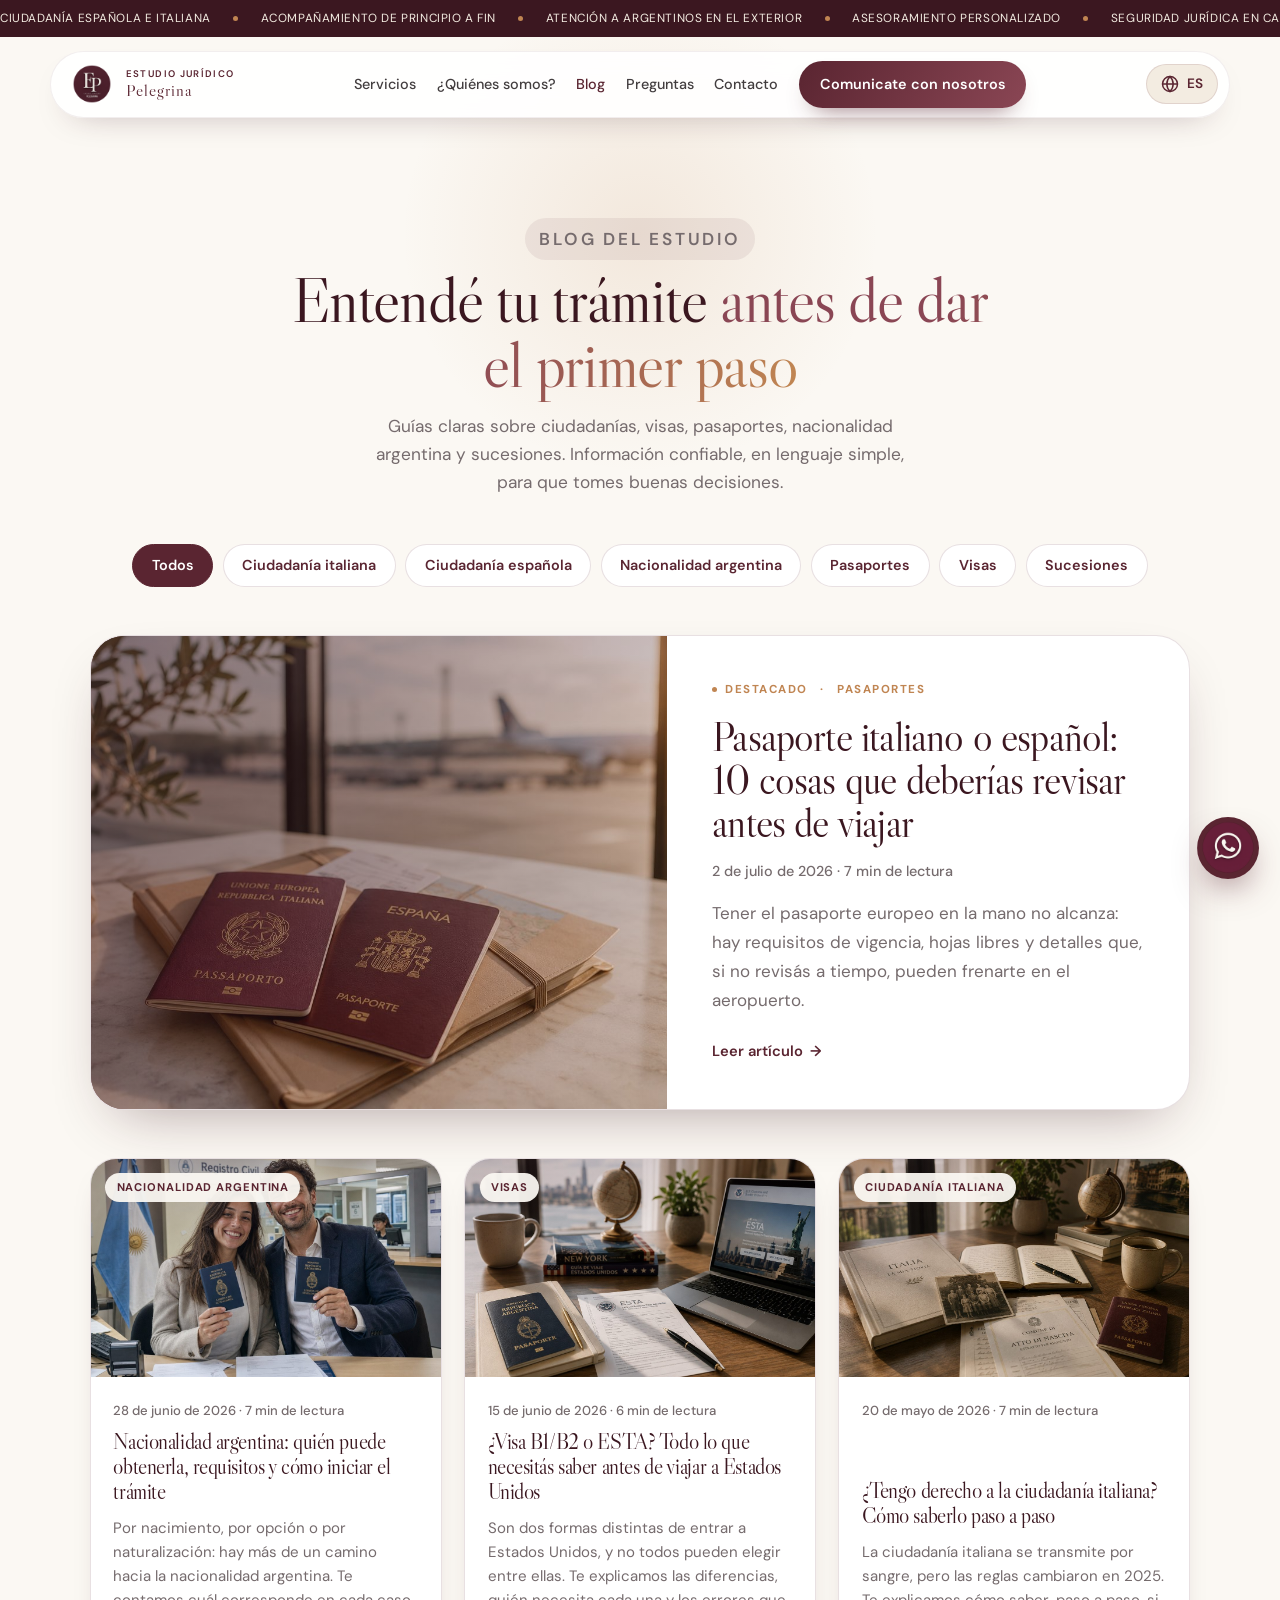
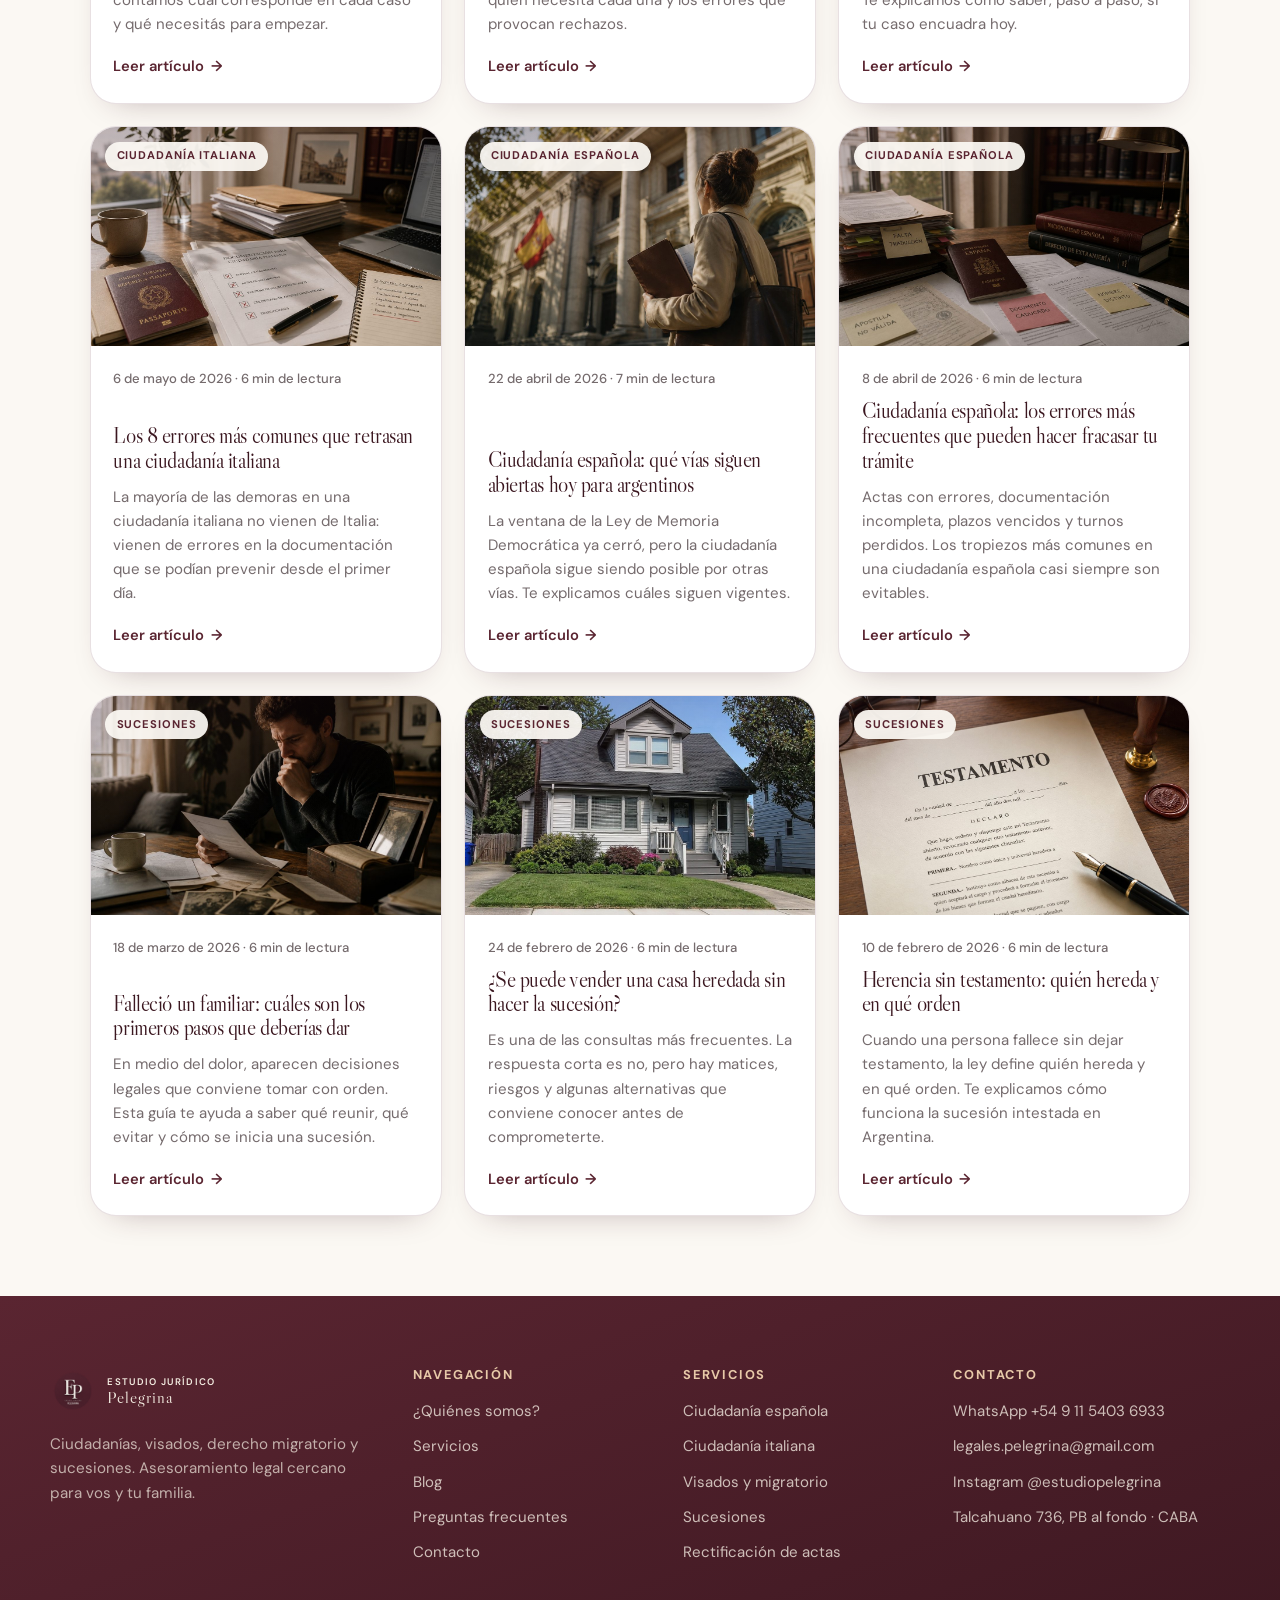
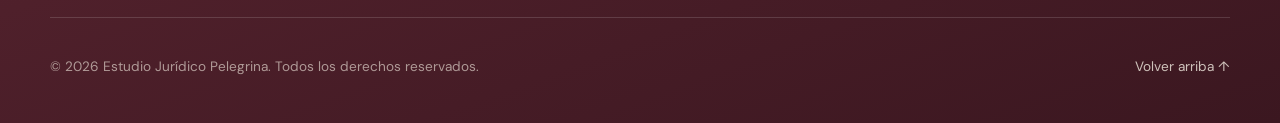
==== blog/index.html @ 9e968aba "Corregir estética del CTA de artículos: quitar verde neón El botón de WhatsApp tenía fondo verde bri" ====
<!doctype html>
<html lang="es">
<head>
  <meta charset="UTF-8">
  <meta name="viewport" content="width=device-width,initial-scale=1">
  <title>Blog · Estudio Jurídico Pelegrina · Ciudadanías, visas y sucesiones</title>
  <meta name="description" content="Guías claras sobre ciudadanía española e italiana, nacionalidad argentina, visas, pasaportes y sucesiones. Notas para entender tus trámites legales antes de dar el primer paso.">
  <link rel="canonical" href="https://estudiopelegrina.com.ar/blog/">
  <meta name="theme-color" content="#5A2531">
  <meta property="og:type" content="website">
  <meta property="og:locale" content="es_AR">
  <meta property="og:url" content="https://estudiopelegrina.com.ar/blog/">
  <meta property="og:title" content="Blog · Estudio Jurídico Pelegrina">
  <meta property="og:description" content="Guías claras sobre ciudadanías, visas, pasaportes y sucesiones para entender tus trámites antes de dar el primer paso.">
  <meta property="og:image" content="https://estudiopelegrina.com.ar/pasaportes-aeropuerto.jpg">
  <meta name="twitter:card" content="summary_large_image">
  <script type="application/ld+json">
  {
  "@context": "https://schema.org",
  "@type": "Blog",
  "name": "Blog · Estudio Jurídico Pelegrina",
  "description": "Guías y notas sobre ciudadanía española e italiana, nacionalidad argentina, visas, pasaportes y sucesiones.",
  "url": "https://estudiopelegrina.com.ar/blog/",
  "inLanguage": "es-AR",
  "publisher": {
    "@type": "LegalService",
    "name": "Estudio Jurídico Pelegrina",
    "logo": {
      "@type": "ImageObject",
      "url": "https://estudiopelegrina.com.ar/logo.png"
    }
  },
  "blogPost": [
    {
      "@type": "BlogPosting",
      "headline": "Pasaporte italiano o español: 10 cosas que deberías revisar antes de viajar",
      "url": "https://estudiopelegrina.com.ar/blog/pasaporte-italiano-espanol-antes-de-viajar.html",
      "datePublished": "2026-07-02",
      "articleSection": "Pasaportes"
    },
    {
      "@type": "BlogPosting",
      "headline": "Nacionalidad argentina: quién puede obtenerla, requisitos y cómo iniciar el trámite",
      "url": "https://estudiopelegrina.com.ar/blog/nacionalidad-argentina-requisitos-tramite.html",
      "datePublished": "2026-06-28",
      "articleSection": "Nacionalidad argentina"
    },
    {
      "@type": "BlogPosting",
      "headline": "¿Visa B1/B2 o ESTA? Todo lo que necesitás saber antes de viajar a Estados Unidos",
      "url": "https://estudiopelegrina.com.ar/blog/visa-b1-b2-o-esta-estados-unidos.html",
      "datePublished": "2026-06-15",
      "articleSection": "Visas"
    },
    {
      "@type": "BlogPosting",
      "headline": "¿Tengo derecho a la ciudadanía italiana? Cómo saberlo paso a paso",
      "url": "https://estudiopelegrina.com.ar/blog/tengo-derecho-ciudadania-italiana.html",
      "datePublished": "2026-05-20",
      "articleSection": "Ciudadanía italiana"
    },
    {
      "@type": "BlogPosting",
      "headline": "Los 8 errores más comunes que retrasan una ciudadanía italiana",
      "url": "https://estudiopelegrina.com.ar/blog/errores-comunes-ciudadania-italiana.html",
      "datePublished": "2026-05-06",
      "articleSection": "Ciudadanía italiana"
    },
    {
      "@type": "BlogPosting",
      "headline": "Ciudadanía española: qué vías siguen abiertas hoy para argentinos",
      "url": "https://estudiopelegrina.com.ar/blog/ciudadania-espanola-quien-puede-hoy.html",
      "datePublished": "2026-04-22",
      "articleSection": "Ciudadanía española"
    },
    {
      "@type": "BlogPosting",
      "headline": "Ciudadanía española: los errores más frecuentes que pueden hacer fracasar tu trámite",
      "url": "https://estudiopelegrina.com.ar/blog/errores-comunes-ciudadania-espanola.html",
      "datePublished": "2026-04-08",
      "articleSection": "Ciudadanía española"
    },
    {
      "@type": "BlogPosting",
      "headline": "Falleció un familiar: cuáles son los primeros pasos que deberías dar",
      "url": "https://estudiopelegrina.com.ar/blog/fallecio-un-familiar-primeros-pasos.html",
      "datePublished": "2026-03-18",
      "articleSection": "Sucesiones"
    },
    {
      "@type": "BlogPosting",
      "headline": "¿Se puede vender una casa heredada sin hacer la sucesión?",
      "url": "https://estudiopelegrina.com.ar/blog/vender-casa-heredada-sin-sucesion.html",
      "datePublished": "2026-02-24",
      "articleSection": "Sucesiones"
    },
    {
      "@type": "BlogPosting",
      "headline": "Herencia sin testamento: quién hereda y en qué orden",
      "url": "https://estudiopelegrina.com.ar/blog/herencia-sin-testamento-quien-hereda.html",
      "datePublished": "2026-02-10",
      "articleSection": "Sucesiones"
    }
  ]
}
  </script>
  <link rel="icon" href="../logo.png" type="image/png">
  <link rel="apple-touch-icon" href="../logo.png">
  <link rel="preconnect" href="https://fonts.googleapis.com">
  <link rel="preconnect" href="https://fonts.gstatic.com" crossorigin>
  <link href="https://fonts.googleapis.com/css2?family=DM+Sans:opsz,wght@9..40,400;9..40,500;9..40,600;9..40,700&family=Libre+Caslon+Display&display=swap" rel="stylesheet">
  <link rel="stylesheet" href="../styles.css?v=12">
  <link rel="stylesheet" href="../responsive.css?v=15">
  <link rel="stylesheet" href="blog.css?v=6">
</head>
<body>
  <div class="ticker" aria-hidden="true">
    <div class="ticker-track">
      <span data-i18n="tk.1">Ciudadanía española e italiana</span><i></i>
      <span data-i18n="tk.2">Acompañamiento de principio a fin</span><i></i>
      <span data-i18n="tk.3">Atención a argentinos en el exterior</span><i></i>
      <span data-i18n="tk.4">Asesoramiento personalizado</span><i></i>
      <span data-i18n="tk.5">Seguridad jurídica en cada paso</span><i></i>
      <span data-i18n="tk.1">Ciudadanía española e italiana</span><i></i>
      <span data-i18n="tk.2">Acompañamiento de principio a fin</span><i></i>
      <span data-i18n="tk.3">Atención a argentinos en el exterior</span><i></i>
      <span data-i18n="tk.4">Asesoramiento personalizado</span><i></i>
      <span data-i18n="tk.5">Seguridad jurídica en cada paso</span><i></i>
    </div>
  </div>
  <header class="nav-wrap">
    <div class="nav-shell">
      <a class="brand" href="/" aria-label="Estudio Jurídico Pelegrina · Inicio">
        <img src="../logo.png" alt="Estudio Jurídico Pelegrina" class="brand-logo">
        <span class="brand-text"><b data-i18n="brand.sub">Estudio Jurídico</b><small>Pelegrina</small></span>
      </a>
      <nav class="nav-links" aria-label="Navegación principal">
        <a href="/#servicios" data-i18n="nav.servicios">Servicios</a>
        <a href="/#estudio" data-i18n="nav.quienes">¿Quiénes somos?</a>
        <a href="/blog/" class="active" data-i18n="nav.blog">Blog</a>
        <a href="/#faq" data-i18n="nav.faq">Preguntas</a>
        <a href="/#contacto" data-i18n="nav.contacto">Contacto</a>
        <a class="nav-cta" href="https://wa.me/5491154036933" target="_blank" rel="noopener" data-i18n="nav.cta">Comunicate con nosotros</a>
      </nav>
      <div class="nav-right">
        <div class="lang-switch">
          <button class="lang-btn" aria-haspopup="true" aria-expanded="false" aria-label="Cambiar idioma / Change language">
            <svg viewBox="0 0 24 24" width="20" height="20" aria-hidden="true" fill="none" stroke="currentColor" stroke-width="1.8"><circle cx="12" cy="12" r="9"/><path d="M3 12h18M12 3c2.5 2.5 3.8 5.7 3.8 9S14.5 18.5 12 21C9.5 18.5 8.2 15.3 8.2 12S9.5 5.5 12 3z"/></svg>
            <span class="lang-current">ES</span>
          </button>
          <div class="lang-menu" role="menu">
            <button data-lang="es" role="menuitem">🇪🇸 Español</button>
            <button data-lang="en" role="menuitem">🇬🇧 English</button>
            <button data-lang="it" role="menuitem">🇮🇹 Italiano</button>
          </div>
        </div>
        <button class="menu-btn" aria-expanded="false" aria-label="Abrir menú">
          <span></span><span></span><span></span>
        </button>
      </div>
    </div>
  </header>

  <main class="blog-main">
    <header class="blog-hero">
      <p class="eyebrow" data-i18n="blog.eyebrow">Blog del estudio</p>
      <h1 data-i18n="blog.hero.h1">Entendé tu trámite <em>antes de dar el primer paso</em></h1>
      <p data-i18n="blog.hero.p">Guías claras sobre ciudadanías, visas, pasaportes, nacionalidad argentina y sucesiones. Información confiable, en lenguaje simple, para que tomes buenas decisiones.</p>
    </header>

    <div class="blog-filters reveal">
      <button class="blog-chip active" data-cat="all" data-i18n="blog.cat.all">Todos</button>
      <button class="blog-chip" data-cat="italiana" data-i18n="blog.cat.italiana">Ciudadanía italiana</button>
      <button class="blog-chip" data-cat="espanola" data-i18n="blog.cat.espanola">Ciudadanía española</button>
      <button class="blog-chip" data-cat="arg" data-i18n="blog.cat.arg">Nacionalidad argentina</button>
      <button class="blog-chip" data-cat="pasaportes" data-i18n="blog.cat.pasaportes">Pasaportes</button>
      <button class="blog-chip" data-cat="visas" data-i18n="blog.cat.visas">Visas</button>
      <button class="blog-chip" data-cat="sucesiones" data-i18n="blog.cat.sucesiones">Sucesiones</button>
    </div>

    <a class="blog-featured reveal" href="pasaporte-italiano-espanol-antes-de-viajar.html" data-cat="pasaportes">
      <div class="feat-media"><img src="../pasaportes-aeropuerto.jpg" alt="Pasaporte italiano o español: 10 cosas que deberías revisar antes de viajar" loading="lazy"></div>
      <div class="feat-body">
        <span class="feat-kicker"><i></i> <span data-i18n="blog.featured">Destacado</span>&nbsp;·&nbsp;<span data-i18n="blog.cat.pasaportes">Pasaportes</span></span>
        <h2 data-i18n="p.pasaporte-italiano-espanol-antes-de-viajar.title">Pasaporte italiano o español: 10 cosas que deberías revisar antes de viajar</h2>
        <p class="feat-meta" data-i18n="p.pasaporte-italiano-espanol-antes-de-viajar.meta">2 de julio de 2026 · 7 min de lectura</p>
        <p class="feat-excerpt" data-i18n="p.pasaporte-italiano-espanol-antes-de-viajar.excerpt">Tener el pasaporte europeo en la mano no alcanza: hay requisitos de vigencia, hojas libres y detalles que, si no revisás a tiempo, pueden frenarte en el aeropuerto.</p>
        <span class="post-more" data-i18n="blog.read">Leer artículo</span>
      </div>
    </a>

    <div class="post-grid">
      <a class="post-card reveal" href="nacionalidad-argentina-requisitos-tramite.html" data-cat="arg">
        <div class="post-card-media"><span class="post-tag" data-i18n="blog.cat.arg">Nacionalidad argentina</span><img src="../nacionalidad-argentina-registro.jpg" alt="Nacionalidad argentina: quién puede obtenerla, requisitos y cómo iniciar el trámite" loading="lazy"></div>
        <div class="post-card-body">
          <p class="post-meta" data-i18n="p.nacionalidad-argentina-requisitos-tramite.meta">28 de junio de 2026 · 7 min de lectura</p>
          <h3 data-i18n="p.nacionalidad-argentina-requisitos-tramite.title">Nacionalidad argentina: quién puede obtenerla, requisitos y cómo iniciar el trámite</h3>
          <p data-i18n="p.nacionalidad-argentina-requisitos-tramite.excerpt">Por nacimiento, por opción o por naturalización: hay más de un camino hacia la nacionalidad argentina. Te contamos cuál corresponde en cada caso y qué necesitás para empezar.</p>
          <span class="post-more" data-i18n="blog.read">Leer artículo</span>
        </div>
      </a>
      <a class="post-card reveal" href="visa-b1-b2-o-esta-estados-unidos.html" data-cat="visas">
        <div class="post-card-media"><span class="post-tag" data-i18n="blog.cat.visas">Visas</span><img src="../visa-esta-americana.jpg" alt="¿Visa B1/B2 o ESTA? Todo lo que necesitás saber antes de viajar a Estados Unidos" loading="lazy"></div>
        <div class="post-card-body">
          <p class="post-meta" data-i18n="p.visa-b1-b2-o-esta-estados-unidos.meta">15 de junio de 2026 · 6 min de lectura</p>
          <h3 data-i18n="p.visa-b1-b2-o-esta-estados-unidos.title">¿Visa B1/B2 o ESTA? Todo lo que necesitás saber antes de viajar a Estados Unidos</h3>
          <p data-i18n="p.visa-b1-b2-o-esta-estados-unidos.excerpt">Son dos formas distintas de entrar a Estados Unidos, y no todos pueden elegir entre ellas. Te explicamos las diferencias, quién necesita cada una y los errores que provocan rechazos.</p>
          <span class="post-more" data-i18n="blog.read">Leer artículo</span>
        </div>
      </a>
      <a class="post-card reveal" href="tengo-derecho-ciudadania-italiana.html" data-cat="italiana">
        <div class="post-card-media"><span class="post-tag" data-i18n="blog.cat.italiana">Ciudadanía italiana</span><img src="../ciudadania-italiana-documentos.jpg" alt="¿Tengo derecho a la ciudadanía italiana? Cómo saberlo paso a paso" loading="lazy"></div>
        <div class="post-card-body">
          <p class="post-meta" data-i18n="p.tengo-derecho-ciudadania-italiana.meta">20 de mayo de 2026 · 7 min de lectura</p>
          <h3 data-i18n="p.tengo-derecho-ciudadania-italiana.title">¿Tengo derecho a la ciudadanía italiana? Cómo saberlo paso a paso</h3>
          <p data-i18n="p.tengo-derecho-ciudadania-italiana.excerpt">La ciudadanía italiana se transmite por sangre, pero las reglas cambiaron en 2025. Te explicamos cómo saber, paso a paso, si tu caso encuadra hoy.</p>
          <span class="post-more" data-i18n="blog.read">Leer artículo</span>
        </div>
      </a>
      <a class="post-card reveal" href="errores-comunes-ciudadania-italiana.html" data-cat="italiana">
        <div class="post-card-media"><span class="post-tag" data-i18n="blog.cat.italiana">Ciudadanía italiana</span><img src="../ciudadania-italiana-checklist.jpg" alt="Los 8 errores más comunes que retrasan una ciudadanía italiana" loading="lazy"></div>
        <div class="post-card-body">
          <p class="post-meta" data-i18n="p.errores-comunes-ciudadania-italiana.meta">6 de mayo de 2026 · 6 min de lectura</p>
          <h3 data-i18n="p.errores-comunes-ciudadania-italiana.title">Los 8 errores más comunes que retrasan una ciudadanía italiana</h3>
          <p data-i18n="p.errores-comunes-ciudadania-italiana.excerpt">La mayoría de las demoras en una ciudadanía italiana no vienen de Italia: vienen de errores en la documentación que se podían prevenir desde el primer día.</p>
          <span class="post-more" data-i18n="blog.read">Leer artículo</span>
        </div>
      </a>
      <a class="post-card reveal" href="ciudadania-espanola-quien-puede-hoy.html" data-cat="espanola">
        <div class="post-card-media"><span class="post-tag" data-i18n="blog.cat.espanola">Ciudadanía española</span><img src="../ciudadania-espanola-gobierno.jpg" alt="Ciudadanía española: qué vías siguen abiertas hoy para argentinos" loading="lazy"></div>
        <div class="post-card-body">
          <p class="post-meta" data-i18n="p.ciudadania-espanola-quien-puede-hoy.meta">22 de abril de 2026 · 7 min de lectura</p>
          <h3 data-i18n="p.ciudadania-espanola-quien-puede-hoy.title">Ciudadanía española: qué vías siguen abiertas hoy para argentinos</h3>
          <p data-i18n="p.ciudadania-espanola-quien-puede-hoy.excerpt">La ventana de la Ley de Memoria Democrática ya cerró, pero la ciudadanía española sigue siendo posible por otras vías. Te explicamos cuáles siguen vigentes.</p>
          <span class="post-more" data-i18n="blog.read">Leer artículo</span>
        </div>
      </a>
      <a class="post-card reveal" href="errores-comunes-ciudadania-espanola.html" data-cat="espanola">
        <div class="post-card-media"><span class="post-tag" data-i18n="blog.cat.espanola">Ciudadanía española</span><img src="../ciudadania-espanola-errores.jpg" alt="Ciudadanía española: los errores más frecuentes que pueden hacer fracasar tu trámite" loading="lazy"></div>
        <div class="post-card-body">
          <p class="post-meta" data-i18n="p.errores-comunes-ciudadania-espanola.meta">8 de abril de 2026 · 6 min de lectura</p>
          <h3 data-i18n="p.errores-comunes-ciudadania-espanola.title">Ciudadanía española: los errores más frecuentes que pueden hacer fracasar tu trámite</h3>
          <p data-i18n="p.errores-comunes-ciudadania-espanola.excerpt">Actas con errores, documentación incompleta, plazos vencidos y turnos perdidos. Los tropiezos más comunes en una ciudadanía española casi siempre son evitables.</p>
          <span class="post-more" data-i18n="blog.read">Leer artículo</span>
        </div>
      </a>
      <a class="post-card reveal" href="fallecio-un-familiar-primeros-pasos.html" data-cat="sucesiones">
        <div class="post-card-media"><span class="post-tag" data-i18n="blog.cat.sucesiones">Sucesiones</span><img src="../herencia-documentos.jpg" alt="Falleció un familiar: cuáles son los primeros pasos que deberías dar" loading="lazy"></div>
        <div class="post-card-body">
          <p class="post-meta" data-i18n="p.fallecio-un-familiar-primeros-pasos.meta">18 de marzo de 2026 · 6 min de lectura</p>
          <h3 data-i18n="p.fallecio-un-familiar-primeros-pasos.title">Falleció un familiar: cuáles son los primeros pasos que deberías dar</h3>
          <p data-i18n="p.fallecio-un-familiar-primeros-pasos.excerpt">En medio del dolor, aparecen decisiones legales que conviene tomar con orden. Esta guía te ayuda a saber qué reunir, qué evitar y cómo se inicia una sucesión.</p>
          <span class="post-more" data-i18n="blog.read">Leer artículo</span>
        </div>
      </a>
      <a class="post-card reveal" href="vender-casa-heredada-sin-sucesion.html" data-cat="sucesiones">
        <div class="post-card-media"><span class="post-tag" data-i18n="blog.cat.sucesiones">Sucesiones</span><img src="../casa-heredada-venta.jpg" alt="¿Se puede vender una casa heredada sin hacer la sucesión?" loading="lazy"></div>
        <div class="post-card-body">
          <p class="post-meta" data-i18n="p.vender-casa-heredada-sin-sucesion.meta">24 de febrero de 2026 · 6 min de lectura</p>
          <h3 data-i18n="p.vender-casa-heredada-sin-sucesion.title">¿Se puede vender una casa heredada sin hacer la sucesión?</h3>
          <p data-i18n="p.vender-casa-heredada-sin-sucesion.excerpt">Es una de las consultas más frecuentes. La respuesta corta es no, pero hay matices, riesgos y algunas alternativas que conviene conocer antes de comprometerte.</p>
          <span class="post-more" data-i18n="blog.read">Leer artículo</span>
        </div>
      </a>
      <a class="post-card reveal" href="herencia-sin-testamento-quien-hereda.html" data-cat="sucesiones">
        <div class="post-card-media"><span class="post-tag" data-i18n="blog.cat.sucesiones">Sucesiones</span><img src="../testamento-herencia.jpg" alt="Herencia sin testamento: quién hereda y en qué orden" loading="lazy"></div>
        <div class="post-card-body">
          <p class="post-meta" data-i18n="p.herencia-sin-testamento-quien-hereda.meta">10 de febrero de 2026 · 6 min de lectura</p>
          <h3 data-i18n="p.herencia-sin-testamento-quien-hereda.title">Herencia sin testamento: quién hereda y en qué orden</h3>
          <p data-i18n="p.herencia-sin-testamento-quien-hereda.excerpt">Cuando una persona fallece sin dejar testamento, la ley define quién hereda y en qué orden. Te explicamos cómo funciona la sucesión intestada en Argentina.</p>
          <span class="post-more" data-i18n="blog.read">Leer artículo</span>
        </div>
      </a>
      <p class="blog-empty" data-i18n="blog.empty">No hay notas en esta categoría por ahora.</p>
    </div>
  </main>

  <footer class="footer">
    <div class="footer-grid">
      <div class="footer-brand">
        <a class="brand" href="/">
          <img src="../logo.png" alt="Estudio Jurídico Pelegrina" class="brand-logo">
          <span class="brand-text"><b data-i18n="brand.sub">Estudio Jurídico</b><small>Pelegrina</small></span>
        </a>
        <p data-i18n="footer.desc">Ciudadanías, visados, derecho migratorio y sucesiones. Asesoramiento legal cercano para vos y tu familia.</p>
      </div>
      <div class="footer-col">
        <h4 data-i18n="footer.nav">Navegación</h4>
        <a href="/#estudio" data-i18n="nav.quienes">¿Quiénes somos?</a>
        <a href="/#servicios" data-i18n="nav.servicios">Servicios</a>
        <a href="/blog/" data-i18n="nav.blog">Blog</a>
        <a href="/#faq" data-i18n="footer.faq">Preguntas frecuentes</a>
        <a href="/#contacto" data-i18n="nav.contacto">Contacto</a>
      </div>
      <div class="footer-col">
        <h4 data-i18n="footer.serv">Servicios</h4>
        <a href="/#contacto" data-i18n="acc.ciud.esp">Ciudadanía española</a>
        <a href="/#contacto" data-i18n="acc.ciud.ita">Ciudadanía italiana</a>
        <a href="/#contacto" data-i18n="svc2.title">Visados y migratorio</a>
        <a href="/#contacto" data-i18n="acc.suc">Sucesiones</a>
        <a href="/#contacto" data-i18n="acc.rect">Rectificación de actas</a>
      </div>
      <div class="footer-col">
        <h4 data-i18n="nav.contacto">Contacto</h4>
        <a href="https://wa.me/5491154036933" target="_blank" rel="noopener">WhatsApp +54 9 11 5403 6933</a>
        <a href="mailto:legales.pelegrina@gmail.com">legales.pelegrina@gmail.com</a>
        <a href="https://www.instagram.com/estudiopelegrina/" target="_blank" rel="noopener">Instagram @estudiopelegrina</a>
        <a href="https://www.google.com/maps/search/?api=1&query=Talcahuano+736+CABA" target="_blank" rel="noopener">Talcahuano 736, PB al fondo · CABA</a>
      </div>
    </div>
    <div class="footer-bottom">
      <p>© <span id="year"></span> <span data-i18n="footer.copy">Estudio Jurídico Pelegrina. Todos los derechos reservados.</span></p>
      <a href="#inicio" data-i18n="footer.top">Volver arriba ↑</a>
    </div>
  </footer>

  <a class="float-wa" href="https://wa.me/5491154036933" target="_blank" rel="noopener" aria-label="Consultar por WhatsApp">
    <img src="../icono-whatsapp.png" alt="">
    <span class="float-wa-pulse"></span>
  </a>
  <div class="scroll-progress" id="scrollProgress" aria-hidden="true"></div>
  <script>window.PAGE_I18N={"en":{"p.pasaporte-italiano-espanol-antes-de-viajar.title":"Italian or Spanish passport: 10 things to check before you travel","p.pasaporte-italiano-espanol-antes-de-viajar.excerpt":"Holding your European passport is not enough: there are validity rules, blank-page requirements and details that, if you don't check them in time, can stop you at the airport.","p.pasaporte-italiano-espanol-antes-de-viajar.meta":"July 2, 2026 · 7 min read","p.nacionalidad-argentina-requisitos-tramite.title":"Argentine nationality: who can obtain it, requirements and how to start","p.nacionalidad-argentina-requisitos-tramite.excerpt":"By birth, by option or by naturalization: there is more than one path to Argentine nationality. We explain which applies in each case and what you need to get started.","p.nacionalidad-argentina-requisitos-tramite.meta":"June 28, 2026 · 7 min read","p.visa-b1-b2-o-esta-estados-unidos.title":"B1/B2 visa or ESTA? Everything you need to know before traveling to the U.S.","p.visa-b1-b2-o-esta-estados-unidos.excerpt":"They are two different ways to enter the United States, and not everyone can choose between them. We explain the differences, who needs each one, and the mistakes that lead to refusals.","p.visa-b1-b2-o-esta-estados-unidos.meta":"June 15, 2026 · 6 min read","p.tengo-derecho-ciudadania-italiana.title":"Am I entitled to Italian citizenship? How to find out, step by step","p.tengo-derecho-ciudadania-italiana.excerpt":"Italian citizenship is passed down by descent, but the rules changed in 2025. We explain how to find out, step by step, whether your case qualifies today.","p.tengo-derecho-ciudadania-italiana.meta":"May 20, 2026 · 7 min read","p.errores-comunes-ciudadania-italiana.title":"The 8 most common mistakes that delay an Italian citizenship application","p.errores-comunes-ciudadania-italiana.excerpt":"Most delays in an Italian citizenship case don't come from Italy: they come from documentation errors that could have been prevented from day one.","p.errores-comunes-ciudadania-italiana.meta":"May 6, 2026 · 6 min read","p.ciudadania-espanola-quien-puede-hoy.title":"Spanish citizenship: which routes are still open today for Argentines","p.ciudadania-espanola-quien-puede-hoy.excerpt":"The Democratic Memory Law window has closed, but Spanish citizenship is still possible through other routes. We explain which ones remain in force.","p.ciudadania-espanola-quien-puede-hoy.meta":"April 22, 2026 · 7 min read","p.errores-comunes-ciudadania-espanola.title":"Spanish citizenship: the most frequent mistakes that can sink your application","p.errores-comunes-ciudadania-espanola.excerpt":"Records with errors, incomplete documentation, missed deadlines and lost appointments. The most common stumbles in a Spanish citizenship case are almost always avoidable.","p.errores-comunes-ciudadania-espanola.meta":"April 8, 2026 · 6 min read","p.fallecio-un-familiar-primeros-pasos.title":"A family member passed away: the first steps you should take","p.fallecio-un-familiar-primeros-pasos.excerpt":"In the midst of grief, legal decisions appear that are best handled in order. This guide helps you know what to gather, what to avoid and how a succession begins.","p.fallecio-un-familiar-primeros-pasos.meta":"March 18, 2026 · 6 min read","p.vender-casa-heredada-sin-sucesion.title":"Can you sell an inherited house without going through probate?","p.vender-casa-heredada-sin-sucesion.excerpt":"It is one of the most frequent questions. The short answer is no — but there are nuances, risks and some alternatives worth knowing before committing.","p.vender-casa-heredada-sin-sucesion.meta":"February 24, 2026 · 6 min read","p.herencia-sin-testamento-quien-hereda.title":"Inheritance without a will: who inherits and in what order","p.herencia-sin-testamento-quien-hereda.excerpt":"When a person dies without leaving a will, the law defines who inherits and in what order. We explain how intestate succession works in Argentina.","p.herencia-sin-testamento-quien-hereda.meta":"February 10, 2026 · 6 min read"},"it":{"p.pasaporte-italiano-espanol-antes-de-viajar.title":"Passaporto italiano o spagnolo: 10 cose da controllare prima di viaggiare","p.pasaporte-italiano-espanol-antes-de-viajar.excerpt":"Avere il passaporto europeo in mano non basta: ci sono requisiti di validità, pagine libere e dettagli che, se non controllati in tempo, possono fermarvi in aeroporto.","p.pasaporte-italiano-espanol-antes-de-viajar.meta":"2 luglio 2026 · 7 min di lettura","p.nacionalidad-argentina-requisitos-tramite.title":"Cittadinanza argentina: chi può ottenerla, requisiti e come avviare la pratica","p.nacionalidad-argentina-requisitos-tramite.excerpt":"Per nascita, per opzione o per naturalizzazione: c'è più di una strada verso la cittadinanza argentina. Vi spieghiamo quale corrisponde in ogni caso e cosa serve per iniziare.","p.nacionalidad-argentina-requisitos-tramite.meta":"28 giugno 2026 · 7 min di lettura","p.visa-b1-b2-o-esta-estados-unidos.title":"Visto B1/B2 o ESTA? Tutto quello che dovete sapere prima di viaggiare negli Stati Uniti","p.visa-b1-b2-o-esta-estados-unidos.excerpt":"Sono due modi diversi di entrare negli Stati Uniti, e non tutti possono scegliere tra i due. Vi spieghiamo le differenze, chi ha bisogno di ciascuno e gli errori che provocano dinieghi.","p.visa-b1-b2-o-esta-estados-unidos.meta":"15 giugno 2026 · 6 min di lettura","p.tengo-derecho-ciudadania-italiana.title":"Ho diritto alla cittadinanza italiana? Come scoprirlo passo dopo passo","p.tengo-derecho-ciudadania-italiana.excerpt":"La cittadinanza italiana si trasmette per discendenza, ma le regole sono cambiate nel 2025. Vi spieghiamo come sapere, passo dopo passo, se il vostro caso rientra oggi.","p.tengo-derecho-ciudadania-italiana.meta":"20 maggio 2026 · 7 min di lettura","p.errores-comunes-ciudadania-italiana.title":"Gli 8 errori più comuni che ritardano una cittadinanza italiana","p.errores-comunes-ciudadania-italiana.excerpt":"La maggior parte dei ritardi in una cittadinanza italiana non viene dall'Italia: viene da errori nella documentazione che si potevano prevenire dal primo giorno.","p.errores-comunes-ciudadania-italiana.meta":"6 maggio 2026 · 6 min di lettura","p.ciudadania-espanola-quien-puede-hoy.title":"Cittadinanza spagnola: quali vie restano aperte oggi per gli argentini","p.ciudadania-espanola-quien-puede-hoy.excerpt":"La finestra della Legge di Memoria Democratica si è chiusa, ma la cittadinanza spagnola resta possibile per altre vie. Vi spieghiamo quali sono ancora in vigore.","p.ciudadania-espanola-quien-puede-hoy.meta":"22 aprile 2026 · 7 min di lettura","p.errores-comunes-ciudadania-espanola.title":"Cittadinanza spagnola: gli errori più frequenti che possono far fallire la pratica","p.errores-comunes-ciudadania-espanola.excerpt":"Atti con errori, documentazione incompleta, termini scaduti e appuntamenti persi. Gli inciampi più comuni in una cittadinanza spagnola sono quasi sempre evitabili.","p.errores-comunes-ciudadania-espanola.meta":"8 aprile 2026 · 6 min di lettura","p.fallecio-un-familiar-primeros-pasos.title":"È mancato un familiare: quali sono i primi passi da fare","p.fallecio-un-familiar-primeros-pasos.excerpt":"Nel mezzo del dolore compaiono decisioni legali che conviene affrontare con ordine. Questa guida vi aiuta a sapere cosa riunire, cosa evitare e come si avvia una successione.","p.fallecio-un-familiar-primeros-pasos.meta":"18 marzo 2026 · 6 min di lettura","p.vender-casa-heredada-sin-sucesion.title":"Si può vendere una casa ereditata senza fare la successione?","p.vender-casa-heredada-sin-sucesion.excerpt":"È una delle domande più frequenti. La risposta breve è no, ma ci sono sfumature, rischi e alcune alternative che conviene conoscere prima di impegnarsi.","p.vender-casa-heredada-sin-sucesion.meta":"24 febbraio 2026 · 6 min di lettura","p.herencia-sin-testamento-quien-hereda.title":"Eredità senza testamento: chi eredita e in quale ordine","p.herencia-sin-testamento-quien-hereda.excerpt":"Quando una persona muore senza lasciare testamento, è la legge a definire chi eredita e in quale ordine. Vi spieghiamo come funziona la successione intestata in Argentina.","p.herencia-sin-testamento-quien-hereda.meta":"10 febbraio 2026 · 6 min di lettura"}};</script>
  <script src="../i18n.js?v=13"></script>
  <script src="blog.js?v=6"></script>
</body>
</html>
---- styles.css ----
/* ===== ESTUDIO JURÍDICO PELEGRINA — rediseño ===== */
:root{
  --wine:#5A2531;          /* bordó principal */
  --wine-dark:#3B1720;     /* bordó profundo */
  --wine-soft:#8A4654;     /* malva / hover */
  --cream:#F3ECE1;         /* marfil */
  --paper:#FBF8F3;         /* fondo general */
  --gold:#C08552;          /* acento cálido */
  --gold-soft:#E7C9A8;
  --ink:#211B1D;           /* texto */
  --muted:#756B6D;         /* texto secundario */
  --line:rgba(90,37,49,.14);
  --shadow:0 24px 60px -28px rgba(59,23,32,.45);
  --shadow-sm:0 14px 34px -22px rgba(59,23,32,.4);
  --radius:26px;
  --radius-lg:34px;
  --serif:"Libre Caslon Display",Georgia,serif;
  --sans:"DM Sans",system-ui,Arial,sans-serif;
}
*{box-sizing:border-box}
html{scroll-behavior:smooth}
body{margin:0;background:var(--paper);color:var(--ink);font-family:var(--sans);font-size:17px;line-height:1.6;-webkit-font-smoothing:antialiased;overflow-x:hidden}
a{color:inherit;text-decoration:none}
img{max-width:100%;display:block}
button,input,select,textarea{font:inherit;color:inherit}
h1,h2,h3,h4{font-family:var(--serif);font-weight:400;margin:0;letter-spacing:-.02em;line-height:1.02}
section{position:relative}
em{font-style:normal}

.eyebrow{display:inline-block;margin:0 0 1.1rem;text-transform:uppercase;letter-spacing:.16em;font-size:.7rem;font-weight:600;color:var(--wine);background:rgba(90,37,49,.08);padding:.45rem .9rem;border-radius:100px}
.eyebrow.light{color:var(--cream);background:rgba(255,255,255,.12)}

.btn{display:inline-flex;align-items:center;justify-content:center;gap:.55rem;min-height:54px;padding:0 1.7rem;border:0;border-radius:100px;cursor:pointer;font-weight:600;font-size:.97rem;transition:transform .2s ease,box-shadow .2s ease,background .2s ease}
.btn:hover{transform:translateY(-2px)}
.btn-primary{background:linear-gradient(120deg,var(--wine),var(--wine-soft));color:#fff;box-shadow:0 14px 30px -14px rgba(90,37,49,.7)}
.btn-primary:hover{box-shadow:0 18px 36px -14px rgba(90,37,49,.85)}
.btn-whatsapp{background:var(--cream);color:var(--wine);border:1px solid rgba(255,255,255,.5)}
.btn-outline-wine{background:transparent;color:var(--wine);border:1.5px solid var(--line)}
.btn-outline-wine:hover{background:var(--wine);color:#fff;border-color:var(--wine)}
.btn.block{width:100%}
.wa-dot{width:12px;height:12px;border-radius:50%;background:#25d366;box-shadow:0 0 0 4px rgba(37,211,102,.22)}
.under{display:inline-flex;align-items:center;font-weight:600;font-size:.92rem;color:var(--wine);border-bottom:1.5px solid var(--gold);padding-bottom:3px}

/* reveal animation */
.reveal{opacity:0;transform:translateY(26px);transition:opacity .7s ease,transform .7s ease}
.reveal.visible{opacity:1;transform:none}

/* ===== TICKER ===== */
.ticker{background:var(--wine-dark);color:var(--cream);overflow:hidden;font-size:.74rem;letter-spacing:.05em;text-transform:uppercase}
.ticker-track{display:flex;align-items:center;gap:1.4rem;white-space:nowrap;padding:.55rem 0;width:max-content;animation:ticker 32s linear infinite}
.ticker-track i{width:5px;height:5px;border-radius:50%;background:var(--gold)}
@keyframes ticker{from{transform:translateX(0)}to{transform:translateX(-50%)}}

/* ===== NAV ===== */
.nav-wrap{position:sticky;top:0;z-index:50;padding:.9rem clamp(1rem,4vw,2.5rem);display:flex;justify-content:center}
.nav-shell{width:min(1180px,100%);background:rgba(255,255,255,.9);backdrop-filter:blur(12px);border:1px solid rgba(90,37,49,.08);border-radius:100px;box-shadow:var(--shadow-sm);display:flex;align-items:center;justify-content:space-between;padding:.55rem .7rem .55rem 1.1rem}
.brand{display:flex;align-items:center;gap:.7rem}
.brand-logo{width:46px;height:46px;border-radius:50%;object-fit:cover}
.brand-text{display:grid;line-height:1;text-transform:uppercase;color:var(--wine)}
.brand-text b{font-size:.6rem;font-weight:600;letter-spacing:.14em}
.brand-text small{font-family:var(--serif);font-size:1.05rem;letter-spacing:.06em;margin-top:.2rem;text-transform:none}
.nav-links{display:flex;align-items:center;gap:clamp(.6rem,1.6vw,1.7rem);font-size:.9rem;font-weight:500}
.nav-links a{color:var(--ink);opacity:.85;transition:opacity .2s}
.nav-links a:hover{opacity:1;color:var(--wine)}
.nav-cta{background:linear-gradient(120deg,var(--wine),var(--wine-soft));color:#fff!important;opacity:1!important;padding:.75rem 1.3rem;border-radius:100px;font-weight:600;box-shadow:0 12px 24px -14px rgba(90,37,49,.8)}
.nav-cta:hover{transform:translateY(-1px)}
.nav-right{display:flex;align-items:center;gap:.6rem}
/* selector de idioma */
.lang-switch{position:relative}
.lang-btn{display:flex;align-items:center;gap:.4rem;background:var(--cream);color:var(--wine);border:1px solid rgba(90,37,49,.12);border-radius:100px;padding:.5rem .8rem;cursor:pointer;font-weight:600;font-size:.85rem;transition:background .2s}
.lang-btn:hover{background:#fff}
.lang-btn svg{flex-shrink:0}
.lang-current{letter-spacing:.05em}
.lang-menu{position:absolute;right:0;top:calc(100% + .55rem);background:#fff;border:1px solid var(--line);border-radius:14px;box-shadow:var(--shadow);padding:.4rem;display:none;flex-direction:column;gap:.15rem;min-width:160px;z-index:70}
.lang-switch.open .lang-menu{display:flex}
.lang-menu button{display:flex;align-items:center;gap:.55rem;background:none;border:0;text-align:left;padding:.6rem .7rem;border-radius:10px;cursor:pointer;font-size:.92rem;font-weight:500;color:var(--ink);transition:background .15s}
.lang-menu button:hover{background:var(--cream)}
.lang-menu button.active{background:var(--wine);color:#fff}
.menu-btn{display:none;flex-direction:column;gap:5px;width:46px;height:46px;border:0;background:var(--cream);border-radius:50%;cursor:pointer;align-items:center;justify-content:center}
.menu-btn span{width:20px;height:2px;background:var(--wine);border-radius:2px;transition:.3s}
.menu-btn[aria-expanded=true] span:nth-child(1){transform:translateY(7px) rotate(45deg)}
.menu-btn[aria-expanded=true] span:nth-child(2){opacity:0}
.menu-btn[aria-expanded=true] span:nth-child(3){transform:translateY(-7px) rotate(-45deg)}

/* ===== HERO ===== */
.hero{padding:clamp(2rem,5vw,4.5rem) clamp(1rem,4vw,2.5rem) clamp(3rem,6vw,5rem)}
.hero-inner{position:relative;width:min(1180px,100%);margin:0 auto;background:linear-gradient(150deg,var(--wine) 0%,var(--wine-dark) 78%);border-radius:var(--radius-lg);box-shadow:var(--shadow);color:#fff;display:grid;grid-template-columns:1.08fr .92fr;gap:clamp(2rem,4vw,4rem);align-items:center;padding:clamp(2.4rem,5vw,4.6rem);overflow:hidden}
.hero-bg{display:none}
.hero-inner:before{content:"";position:absolute;width:46rem;height:46rem;border-radius:50%;background:radial-gradient(circle at center,rgba(192,133,82,.28),transparent 62%);right:-16rem;top:-18rem;pointer-events:none}
.hero-inner:after{content:"";position:absolute;inset:0;background:url('data:image/svg+xml;utf8,<svg xmlns="http://www.w3.org/2000/svg" width="6" height="6"><circle cx="1" cy="1" r="1" fill="white" opacity="0.05"/></svg>');pointer-events:none}
.hero-copy{position:relative;z-index:2}
.hero-pill{display:inline-flex;align-items:center;gap:.5rem;margin:0 0 1.6rem;font-size:.78rem;font-weight:500;color:var(--cream);background:rgba(255,255,255,.1);border:1px solid rgba(255,255,255,.18);padding:.5rem 1rem;border-radius:100px}
.hero-pill i{width:8px;height:8px;border-radius:50%;background:var(--gold)}
.hero h1{font-size:clamp(2.7rem,5.2vw,4.6rem);line-height:1}
.hero h1 em{background:linear-gradient(100deg,var(--gold-soft),var(--gold));-webkit-background-clip:text;background-clip:text;-webkit-text-fill-color:transparent}
.hero-lead{max-width:30rem;margin:1.6rem 0 0;color:rgba(255,255,255,.82);font-size:1.05rem}
.hero-actions{display:flex;flex-wrap:wrap;gap:1rem;margin-top:2.2rem}
.hero-blog-link{display:inline-flex;align-items:center;gap:.45rem;margin-top:1.2rem;color:var(--gold-soft);font-weight:600;font-size:.95rem;border-bottom:1.5px solid rgba(231,201,168,.45);padding-bottom:3px;transition:color .2s,border-color .2s}
.hero-blog-link:hover{color:#fff;border-color:var(--gold)}

/* hero accordion panel */
.hero-panel{position:relative;z-index:2;display:flex;flex-direction:column;gap:.7rem}
.acc-card{background:#fff;color:var(--ink);border-radius:20px;box-shadow:var(--shadow-sm);overflow:hidden}
.acc-card summary{list-style:none;display:flex;align-items:center;gap:.8rem;padding:1.05rem 1.2rem;cursor:pointer;font-weight:600}
.acc-card summary::-webkit-details-marker{display:none}
.acc-ico{width:34px;height:34px;border-radius:11px;background:var(--cream);display:grid;place-items:center;font-size:1rem}
.acc-card summary strong{flex:1;font-weight:600;font-size:1.02rem}
.acc-card .chev{color:var(--wine);transition:transform .3s;font-size:1.1rem}
.acc-card[open] .chev{transform:rotate(180deg)}
.acc-body{padding:0 1.2rem 1rem;display:grid;gap:.3rem}
.acc-body a{display:flex;align-items:center;gap:.6rem;padding:.7rem .8rem;border-radius:12px;font-size:.92rem;font-weight:500;color:var(--ink);transition:background .2s}
.acc-body a em{margin-left:auto;color:var(--wine)}
.acc-body a:hover{background:var(--cream)}
.acc-card.simple{display:flex;align-items:center;gap:.8rem;padding:1.05rem 1.2rem;font-weight:600}
.acc-card.simple strong{flex:1;font-size:1.02rem}
.acc-card.simple b{color:var(--wine)}
.acc-card.simple:hover{transform:translateY(-2px);transition:transform .2s}

/* ===== TRUST ===== */
.trust{display:flex;flex-wrap:wrap;align-items:center;justify-content:center;gap:clamp(1rem,4vw,3rem);padding:1.6rem;color:var(--wine);font-family:var(--serif);font-size:clamp(1.1rem,1.6vw,1.45rem)}
.trust i{width:6px;height:6px;border-radius:50%;background:var(--gold)}

/* ===== SECTION SHELL ===== */
.about,.stats,.services,.process,.testi,.faq,.contact{width:min(1180px,100%);margin:0 auto;padding:clamp(3.5rem,7vw,6.5rem) clamp(1.2rem,4vw,2.5rem)}

/* ===== ABOUT ===== */
.about{display:grid;grid-template-columns:.9fr 1.1fr;gap:clamp(2rem,5vw,4.5rem);align-items:stretch}
.about-media{display:flex}
.about-media-main{flex:1;display:flex}
.about-media-tag{position:absolute;left:1rem;right:1rem;bottom:1rem;background:rgba(59,23,32,.82);backdrop-filter:blur(6px);color:var(--cream);font-size:.85rem;font-weight:500;padding:.8rem 1rem;border-radius:16px;text-align:center}
.about-copy h2{font-size:clamp(2.1rem,3.6vw,3.4rem);color:var(--wine-dark);margin:.4rem 0 1.3rem}
.about-copy h2 em{color:var(--wine-soft)}
.lead-dark{font-size:1.12rem;color:var(--ink);margin:0 0 1rem}
.about-copy p{color:var(--muted);margin:0 0 1rem}
.about-badges{display:flex;flex-wrap:wrap;gap:.6rem;margin:1.6rem 0}
.badge{background:var(--cream);color:var(--wine);font-weight:600;font-size:.9rem;padding:.6rem 1rem;border-radius:100px;border:1px solid var(--line)}
.about-links{display:flex;flex-wrap:wrap;align-items:center;gap:1.4rem;margin-top:.5rem}

/* ===== STATS ===== */
.stats-head{text-align:center;max-width:42rem;margin:0 auto 3rem}
.stats-head h2{font-size:clamp(2.2rem,4vw,3.6rem);color:var(--wine-dark);margin:.3rem 0 1rem}
.stats-head h2 em{color:var(--gold)}
.stats-head p{color:var(--muted);margin:0}
.stats-grid{display:grid;grid-template-columns:repeat(4,1fr);gap:1.3rem}
.stats-3{grid-template-columns:repeat(3,1fr)}
.stat-card{background:#fff;border:1px solid var(--line);border-radius:var(--radius);box-shadow:var(--shadow-sm);padding:1.9rem 1.5rem;text-align:left}
.stat-ico{display:grid;place-items:center;width:48px;height:48px;border-radius:14px;background:linear-gradient(140deg,var(--cream),#fff);font-size:1.3rem;margin-bottom:1.1rem}
.stat-card b{display:block;font-family:var(--serif);font-size:clamp(2.6rem,4vw,3.4rem);color:var(--wine);line-height:1}
.stat-card h3{font-size:1.2rem;color:var(--wine-dark);margin:.6rem 0 .4rem}
.stat-card p{color:var(--muted);font-size:.92rem;margin:0}

/* ===== SERVICES ===== */
.services{background:linear-gradient(150deg,var(--wine-dark),var(--wine));color:#fff;border-radius:var(--radius-lg);max-width:min(1180px,100%);margin:0 auto;display:grid;grid-template-columns:.82fr 1.18fr;gap:clamp(2rem,5vw,5rem);box-shadow:var(--shadow)}
.services-head{align-self:start;position:sticky;top:6rem}
.services-head h2{font-size:clamp(2.1rem,3.6vw,3.3rem);margin:.4rem 0 1.1rem}
.services-head h2 em{color:var(--gold-soft)}
.services-head p{color:rgba(255,255,255,.72);max-width:24rem;margin:0}
.service-list{border-top:1px solid rgba(255,255,255,.18)}
.service-list article{border-bottom:1px solid rgba(255,255,255,.18)}
.service-list button{width:100%;display:grid;grid-template-columns:3rem 1fr auto;align-items:center;gap:1rem;padding:1.6rem 0;background:none;border:0;text-align:left;cursor:pointer;color:#fff}
.service-list button small{color:var(--gold-soft);font-weight:600}
.service-list button span{font-family:var(--serif);font-size:clamp(1.5rem,2.6vw,2.3rem)}
.service-list button b{width:38px;height:38px;border:1px solid rgba(255,255,255,.4);border-radius:50%;display:grid;place-items:center;font-size:1.2rem;transition:.3s}
.svc-panel{display:grid;grid-template-rows:0fr;transition:grid-template-rows .35s ease}
.svc-panel p{overflow:hidden;margin:0;color:rgba(255,255,255,.78);max-width:34rem;line-height:1.7}
.service-list button[aria-expanded=true]+.svc-panel{grid-template-rows:1fr}
.service-list button[aria-expanded=true]+.svc-panel p{padding-bottom:1.6rem}
.service-list button[aria-expanded=true] b{transform:rotate(45deg);background:var(--gold);border-color:var(--gold)}

/* ===== PROCESS ===== */
.process-head{text-align:center;max-width:42rem;margin:0 auto 3rem}
.process-head h2{font-size:clamp(2.2rem,4vw,3.4rem);color:var(--wine-dark);margin:.3rem 0 1rem}
.process-head h2 em{color:var(--gold)}
.process-head p{color:var(--muted);margin:0}
.steps{list-style:none;padding:0;margin:0;display:grid;grid-template-columns:repeat(4,1fr);gap:1.3rem}
.step-card{position:relative;background:#fff;border:1px solid var(--line);border-radius:var(--radius);box-shadow:var(--shadow-sm);padding:2rem 1.5rem 1.6rem}
.step-num{display:grid;place-items:center;width:54px;height:54px;border-radius:50%;background:linear-gradient(140deg,var(--wine),var(--wine-soft));color:#fff;font-family:var(--serif);font-size:1.6rem;margin-bottom:1.2rem;box-shadow:0 12px 24px -12px rgba(90,37,49,.8)}
.step-card h3{font-size:1.3rem;color:var(--wine-dark);margin:0 0 .5rem}
.step-card p{color:var(--muted);font-size:.94rem;margin:0}

/* ===== TESTIMONIOS ===== */
.testi{background:linear-gradient(150deg,var(--wine),var(--wine-dark));color:#fff;border-radius:var(--radius-lg);max-width:min(1180px,100%);margin:0 auto;box-shadow:var(--shadow)}
.testi-head{text-align:center;max-width:40rem;margin:0 auto 2.6rem}
.testi-head h2{font-size:clamp(2rem,3.6vw,3.2rem);margin:.3rem 0 0}
.testi-head h2 em{color:var(--gold-soft)}
.testi-grid{display:grid;grid-template-columns:repeat(3,1fr);gap:1.3rem}
.testi-card{background:rgba(255,255,255,.07);border:1px solid rgba(255,255,255,.14);border-radius:var(--radius);padding:1.8rem;backdrop-filter:blur(4px)}
.testi-photo{border-radius:18px;overflow:hidden;margin-bottom:1.3rem;aspect-ratio:1/1;background:rgba(0,0,0,.2)}
.testi-photo img{width:100%;height:100%;object-fit:cover;object-position:center 28%}
.testi-card .quote{font-family:var(--serif);font-size:3.2rem;line-height:.5;color:var(--gold-soft);height:1.4rem}
.testi-card p{color:rgba(255,255,255,.9);margin:0 0 1.4rem;font-size:1rem}
.testi-person b{display:block;font-family:var(--serif);font-size:1.2rem}
.testi-person small{color:var(--gold-soft);font-size:.85rem}

/* ===== FAQ ===== */
.faq{display:grid;grid-template-columns:.95fr 1.05fr;gap:clamp(2rem,5vw,4.5rem);align-items:start}
.faq-left{position:sticky;top:6rem}
.faq-left h2{font-size:clamp(2.1rem,3.8vw,3.4rem);color:var(--wine-dark);margin:.4rem 0 1.6rem}
.faq-left h2 em{color:var(--wine-soft)}
.faq-media{position:relative;border-radius:var(--radius-lg);overflow:hidden;box-shadow:var(--shadow)}
.faq-media img{width:100%;aspect-ratio:5/4;object-fit:cover}
.faq-media-tag{position:absolute;left:1rem;bottom:1rem;background:var(--gold);color:#3b2410;font-size:.82rem;font-weight:600;padding:.55rem .95rem;border-radius:100px}
.faq-list{display:grid;gap:.85rem}
.faq-item{background:#fff;border:1px solid var(--line);border-radius:20px;box-shadow:var(--shadow-sm);overflow:hidden}
.faq-item button{width:100%;display:grid;grid-template-columns:2.4rem 1fr auto;align-items:center;gap:.7rem;padding:1.3rem 1.4rem;background:none;border:0;text-align:left;cursor:pointer}
.faq-item button small{color:var(--gold);font-weight:700}
.faq-item button span{font-weight:600;font-size:1.05rem}
.faq-item button b{width:30px;height:30px;border-radius:50%;background:var(--cream);color:var(--wine);display:grid;place-items:center;font-size:1.2rem;transition:.3s}
.faq-panel{display:grid;grid-template-rows:0fr;transition:grid-template-rows .35s ease}
.faq-panel p{overflow:hidden;margin:0;color:var(--muted);padding:0 1.4rem;line-height:1.7}
.faq-item.open .faq-panel{grid-template-rows:1fr}
.faq-item.open .faq-panel p{padding-bottom:1.4rem}
.faq-item.open button b{background:var(--wine);color:#fff}

/* ===== CONTACTO ===== */
.contact-head{text-align:center;max-width:40rem;margin:0 auto 3rem}
.contact-head .eyebrow{color:var(--wine);background:rgba(90,37,49,.08)}
.contact-head h2{font-size:clamp(2.2rem,4vw,3.6rem);color:var(--wine-dark);margin:.3rem 0 1rem}
.contact-head h2 em{color:var(--gold)}
.contact-head p{color:var(--muted);margin:0}
/* Sección + bloque consulta + pago */
.consulta-section{width:min(1180px,100%);margin:0 auto;padding:clamp(2rem,5vw,4rem) clamp(1.2rem,4vw,2.5rem)}
section[id],div[id="cal"]{scroll-margin-top:6rem}
.calendly-wrap{margin-top:1.6rem;border-radius:var(--radius-lg);overflow:hidden;box-shadow:var(--shadow-sm);background:var(--paper);min-height:680px}
.consulta-section .consulta-card{margin-bottom:0}
.faq-intro{color:var(--muted);line-height:1.7;margin:0 0 1.6rem;max-width:34ch}
.consulta-card{display:grid;grid-template-columns:1.3fr .7fr;gap:clamp(1.5rem,3vw,2.5rem);background:linear-gradient(150deg,var(--wine),var(--wine-dark));color:#fff;border-radius:var(--radius-lg);box-shadow:var(--shadow);padding:clamp(1.8rem,4vw,2.8rem);margin-bottom:1.6rem}
.consulta-info h3{font-family:var(--serif);font-size:clamp(1.5rem,2.6vw,2.1rem);margin:.3rem 0 .8rem}
.consulta-info>p{color:rgba(255,255,255,.82);margin:0 0 1rem;line-height:1.65}
.consulta-note{font-size:.92rem;background:rgba(255,255,255,.1);border:1px solid rgba(255,255,255,.16);border-radius:14px;padding:.8rem 1rem}
.consulta-note a{color:var(--gold-soft);font-weight:600;white-space:nowrap}
.consulta-side{display:flex;flex-direction:column;gap:.7rem;justify-content:center}
.consulta-price{background:rgba(255,255,255,.08);border:1px solid rgba(255,255,255,.16);border-radius:16px;padding:1rem 1.2rem;text-align:center;margin-bottom:.4rem}
.consulta-price small{display:block;text-transform:uppercase;letter-spacing:.12em;font-size:.7rem;color:rgba(255,255,255,.7)}
.consulta-price b{display:block;font-family:var(--serif);font-size:2.4rem;line-height:1.1;color:var(--gold-soft)}
.consulta-price span{font-size:.82rem;color:rgba(255,255,255,.72)}
.btn-pago{background:var(--gold);color:#3b2410}
.btn-pago:hover{background:var(--gold-soft)}

.contact-grid{display:grid;grid-template-columns:1.1fr .9fr;gap:1.6rem;align-items:stretch}
.contact-left{display:flex;flex-direction:column;gap:1.6rem}
.contact-form-wrap{background:#fff;border:1px solid var(--line);border-radius:var(--radius-lg);box-shadow:var(--shadow-sm);padding:clamp(1.6rem,3vw,2.4rem)}
.contact-pass{position:relative;margin:0;border-radius:var(--radius-lg);overflow:hidden;box-shadow:var(--shadow-sm);flex:1;min-height:160px}
.contact-pass img{width:100%;height:100%;object-fit:cover;object-position:center 35%}
.contact-pass figcaption{position:absolute;left:1rem;right:1rem;bottom:1rem;background:rgba(59,23,32,.82);backdrop-filter:blur(6px);color:var(--cream);font-size:.85rem;font-weight:500;padding:.75rem 1rem;border-radius:14px}
.contact-form{display:grid;gap:1rem}
.contact-form .two{display:grid;grid-template-columns:1fr 1fr;gap:1rem}
.contact-form label{display:grid;gap:.45rem;font-size:.85rem;font-weight:600;color:var(--wine-dark)}
.contact-form input,.contact-form select,.contact-form textarea{border:1.5px solid var(--line);border-radius:14px;padding:.85rem 1rem;background:var(--paper);font-weight:400;font-size:.97rem;transition:border .2s,box-shadow .2s}
.contact-form input:focus,.contact-form select:focus,.contact-form textarea:focus{outline:0;border-color:var(--wine-soft);box-shadow:0 0 0 4px rgba(138,70,84,.12)}
.contact-form textarea{resize:vertical}
.form-status{margin:0;font-size:.88rem;color:var(--wine);min-height:1rem}
.contact-aside{display:flex;flex-direction:column;gap:1rem}
.contact-photo{border-radius:var(--radius);overflow:hidden;box-shadow:var(--shadow-sm);flex:1;min-height:180px}
.contact-photo img{width:100%;height:100%;object-fit:cover}
.contact-cta{display:flex;align-items:center;gap:.9rem;padding:1.1rem 1.3rem;border-radius:var(--radius);background:linear-gradient(120deg,var(--wine),var(--wine-soft));color:#fff;box-shadow:var(--shadow-sm);transition:transform .2s}
.contact-cta:hover{transform:translateY(-2px)}
.contact-cta small{display:block;opacity:.8;font-size:.78rem}
.contact-cta b{font-size:1.1rem}
.contact-cta em{margin-left:auto;font-size:1.1rem}
.contact-info{background:var(--cream);border-radius:var(--radius);padding:1.3rem 1.4rem;display:grid;gap:1rem}
.info-row{display:flex;gap:.8rem;align-items:flex-start}
.info-row span{font-size:1.1rem}
.info-row b{display:block;color:var(--wine-dark);font-size:.95rem}
.info-row p{margin:.15rem 0 0;color:var(--muted);font-size:.92rem}
.info-row a{color:var(--wine);font-weight:500}
.contact-map{border-radius:var(--radius);overflow:hidden;box-shadow:var(--shadow-sm);height:220px;border:1px solid var(--line)}
.contact-map iframe{width:100%;height:100%;border:0;display:block;filter:saturate(.9)}

/* ===== FOOTER ===== */
.footer{background:linear-gradient(160deg,var(--wine),var(--wine-dark));color:var(--cream);padding:clamp(3rem,6vw,4.5rem) clamp(1.2rem,4vw,2.5rem) 2rem;margin-top:2rem}
.footer-grid{width:min(1180px,100%);margin:0 auto;display:grid;grid-template-columns:1.4fr 1fr 1fr 1.2fr;gap:2.5rem}
.footer .brand-text{color:var(--cream)}
.footer-brand p{margin:1.1rem 0 0;color:rgba(243,236,225,.7);max-width:20rem;font-size:.95rem}
.footer-col h4{font-family:var(--sans);font-weight:700;font-size:.8rem;text-transform:uppercase;letter-spacing:.14em;color:var(--gold-soft);margin:0 0 1.1rem}
.footer-col a,.footer-col span{display:block;color:rgba(243,236,225,.78);font-size:.94rem;margin-bottom:.7rem;transition:color .2s}
.footer-col a:hover{color:#fff}
.footer-bottom{width:min(1180px,100%);margin:2.6rem auto 0;padding-top:1.5rem;border-top:1px solid rgba(255,255,255,.14);display:flex;flex-wrap:wrap;gap:1rem;justify-content:space-between;align-items:center;font-size:.85rem;color:rgba(243,236,225,.6)}
.footer-bottom a{color:rgba(243,236,225,.8)}

/* ===== FLOAT WHATSAPP ===== */
.float-wa{position:fixed;right:1.3rem;bottom:1.3rem;z-index:60;width:62px;height:62px;border-radius:50%;display:grid;place-items:center;box-shadow:0 16px 34px -12px rgba(90,37,49,.7);transition:transform .2s}
.float-wa img{width:100%;height:100%;border-radius:50%;position:relative;z-index:2}
.float-wa:hover{transform:scale(1.08)}
.float-wa-pulse{position:absolute;inset:0;border-radius:50%;background:var(--wine);z-index:1;animation:waPulse 2.4s ease-out infinite}
@keyframes waPulse{0%{transform:scale(.85);opacity:.55}70%{transform:scale(1.4);opacity:0}100%{opacity:0}}

/* ícono whatsapp en botones */
.wa-ico{width:24px;height:24px;border-radius:50%}
.btn-whatsapp .wa-ico{width:26px;height:26px}

/* ===== ABOUT COLLAGE + FIRMA ===== */
.about-media{position:relative}
.about-media-main{position:relative;border-radius:var(--radius-lg);overflow:hidden;box-shadow:var(--shadow);background:var(--wine)}
.about-media-main img{width:100%;height:100%;min-height:420px;object-fit:cover;object-position:center 25%}
.about-sign{display:flex;align-items:center;gap:.9rem;margin:1.6rem 0 .4rem}
.about-sign img{width:54px;height:54px;border-radius:50%;object-fit:cover;border:2px solid var(--gold)}
.about-sign b{display:block;font-family:var(--serif);font-size:1.2rem;color:var(--wine-dark)}
.about-sign small{color:var(--muted);font-size:.9rem}

/* ===== GALERÍA ===== */
.gallery-head{text-align:center;max-width:40rem;margin:0 auto 2.6rem}
.gallery-head h2{font-size:clamp(2rem,3.6vw,3.2rem);color:var(--wine-dark);margin:.3rem 0 1rem}
.gallery-head h2 em{color:var(--gold)}
.gallery-head p{color:var(--muted);margin:0}
.gallery-grid{display:grid;grid-template-columns:repeat(3,1fr);gap:1.2rem}
.gallery-grid figure{position:relative;margin:0;border-radius:var(--radius);overflow:hidden;box-shadow:var(--shadow-sm);aspect-ratio:4/5}
.gallery-grid img{width:100%;height:100%;object-fit:cover;transition:transform .6s ease}
.gallery-grid figure:hover img{transform:scale(1.07)}
.gallery-grid figcaption{position:absolute;left:1rem;bottom:1rem;background:rgba(59,23,32,.82);backdrop-filter:blur(6px);color:var(--cream);font-size:.82rem;font-weight:600;padding:.5rem .9rem;border-radius:100px}

/* ===== CAROUSEL TESTIMONIOS ===== */
.testi-head{display:flex;justify-content:space-between;align-items:flex-end;gap:1.5rem;text-align:left;max-width:none;margin:0 0 2.4rem}
.testi-nav{display:none;gap:.6rem;flex-shrink:0}
.testi-arrow{width:50px;height:50px;border-radius:50%;border:1px solid rgba(255,255,255,.3);background:rgba(255,255,255,.06);color:#fff;font-size:1.6rem;line-height:1;cursor:pointer;transition:.2s}
.testi-arrow:hover{background:var(--gold);border-color:var(--gold);color:#3b2410}
.testi-grid{scroll-snap-type:x mandatory}
.testi-card{scroll-snap-align:start;transition:transform .2s ease}
.testi-card:hover{transform:translateY(-4px)}
.testi-dots{display:none;justify-content:center;gap:.5rem;margin-top:1.8rem}
.testi-dots button{width:9px;height:9px;border-radius:50%;border:0;background:rgba(255,255,255,.3);cursor:pointer;transition:.2s;padding:0}
.testi-dots button.active{background:var(--gold);width:26px;border-radius:5px}

/* hover lifts */
.stat-card,.step-card{transition:transform .25s ease,box-shadow .25s ease}
.stat-card:hover,.step-card:hover{transform:translateY(-5px);box-shadow:var(--shadow)}

/* nav active */
.nav-links a.active{color:var(--wine);opacity:1}
.nav-links a.nav-cta.active{color:#fff!important}

/* ===== INSTAGRAM CTA ===== */
.ig-cta{width:min(1180px,100%);margin:0 auto;padding:clamp(2rem,5vw,4rem) clamp(1.2rem,4vw,2.5rem)}
.ig-card{position:relative;overflow:hidden;background:linear-gradient(150deg,var(--wine),var(--wine-dark));color:#fff;border-radius:var(--radius-lg);box-shadow:var(--shadow);padding:clamp(2rem,5vw,3.5rem);text-align:center}
.ig-card:before{content:"";position:absolute;width:34rem;height:34rem;border-radius:50%;background:radial-gradient(circle,rgba(192,133,82,.28),transparent 62%);right:-12rem;top:-14rem;pointer-events:none}
.ig-card-head{display:inline-flex;align-items:center;gap:.9rem;text-align:left;margin-bottom:1.4rem}
.ig-card-ico{width:62px;height:62px;flex-shrink:0}
.ig-handle{display:block;font-family:var(--serif);font-size:1.5rem;line-height:1.1}
.ig-tag{font-size:.85rem;color:rgba(255,255,255,.72)}
.ig-card h2{font-size:clamp(1.8rem,3.4vw,3rem);margin:0 auto;max-width:18ch}
.ig-card h2 em{color:var(--gold-soft)}
.ig-card>p{color:rgba(255,255,255,.8);max-width:34rem;margin:1rem auto 0}
.ig-stats{display:flex;flex-wrap:wrap;justify-content:center;gap:clamp(1.5rem,5vw,4rem);margin:2rem 0}
.ig-stats b{display:block;font-family:var(--serif);font-size:clamp(2rem,3.6vw,2.8rem);color:var(--gold-soft);line-height:1}
.ig-stats small{font-size:.85rem;color:rgba(255,255,255,.72);text-transform:uppercase;letter-spacing:.08em}
.ig-btn{background:#fff;color:var(--wine);position:relative;z-index:2}
.ig-btn:hover{background:var(--cream)}

/* ===== SCROLL PROGRESS ===== */
.scroll-progress{position:fixed;top:0;left:0;height:3px;width:0;background:linear-gradient(90deg,var(--wine),var(--gold));z-index:100;transition:width .1s linear}

/* ===== ÍCONOS DE MARCA ===== */
.acc-ico.img{background:none;overflow:hidden}
.acc-ico img{width:100%;height:100%;object-fit:contain}
.ico-inline{width:28px;height:28px;flex-shrink:0;object-fit:contain}
.btn-ico{width:20px;height:20px;object-fit:contain}

/* ===== DEL BLOG (home) ===== */
.home-blog{width:min(1180px,100%);margin:0 auto;padding:clamp(2rem,5vw,4rem) clamp(1.2rem,4vw,2.5rem)}
.home-blog-head{text-align:center;max-width:42rem;margin:0 auto 2.6rem}
.home-blog-head h2{font-size:clamp(2rem,3.6vw,3.2rem);color:var(--wine-dark);margin:.3rem 0 1rem}
.home-blog-head h2 em{color:var(--gold)}
.home-blog-head p{color:var(--muted);margin:0}
.home-blog-grid{display:grid;grid-template-columns:repeat(3,1fr);gap:1.3rem}
.hb-card{display:flex;flex-direction:column;background:#fff;border:1px solid var(--line);border-radius:var(--radius);overflow:hidden;box-shadow:var(--shadow-sm);transition:transform .25s ease,box-shadow .25s ease,border-color .3s ease}
.hb-card:hover{transform:translateY(-5px);box-shadow:var(--shadow);border-color:rgba(192,133,82,.55)}
.hb-media{position:relative;aspect-ratio:16/10;overflow:hidden;background:var(--wine)}
.hb-media img{width:100%;height:100%;object-fit:cover;transition:transform .6s ease}
.hb-card:hover .hb-media img{transform:scale(1.06)}
.hb-tag{position:absolute;left:.9rem;top:.9rem;background:rgba(251,248,243,.94);color:var(--wine);font-size:.7rem;font-weight:700;text-transform:uppercase;letter-spacing:.08em;padding:.35rem .7rem;border-radius:100px;z-index:2}
.hb-body{display:flex;flex-direction:column;flex:1;padding:1.3rem 1.4rem 1.5rem}
.hb-body h3{font-size:1.25rem;color:var(--wine-dark);line-height:1.15;margin:0 0 .6rem}
.hb-body p{color:var(--muted);font-size:.93rem;line-height:1.6;margin:0 0 1.1rem;flex:1}
.hb-more{display:inline-flex;align-items:center;gap:.4rem;font-weight:600;font-size:.92rem;color:var(--wine)}
.hb-more::after{content:"→";transition:transform .2s}
.hb-card:hover .hb-more::after{transform:translateX(4px)}
.home-blog-actions{display:flex;justify-content:center;margin-top:2rem}

/* Tarjeta destacada Carpeta de Ciudadanía */
.carpeta-feature{display:flex;align-items:center;gap:1.3rem;background:#fff;color:var(--ink);border:2px solid var(--gold);border-radius:22px;padding:1.2rem 1.4rem;margin-top:2rem;max-width:27rem;box-shadow:0 22px 50px -24px rgba(192,133,82,.7)}
.carpeta-img{flex-shrink:0;width:130px;height:130px;border-radius:16px;background:linear-gradient(160deg,#fff,var(--cream));display:grid;place-items:center;box-shadow:inset 0 0 0 1px rgba(192,133,82,.25)}
.carpeta-img img{width:108px;height:108px;object-fit:contain;animation:carpetaFloat 4s ease-in-out infinite}
@keyframes carpetaFloat{0%,100%{transform:translateY(0) rotate(-1deg)}50%{transform:translateY(-7px) rotate(1deg)}}
.carpeta-badge{display:inline-block;background:var(--gold);color:#3b2410;font-size:.7rem;font-weight:700;text-transform:uppercase;letter-spacing:.08em;padding:.3rem .7rem;border-radius:100px;margin-bottom:.5rem}
.carpeta-feature b{display:block;font-family:var(--serif);font-size:1.45rem;color:var(--wine-dark);margin-bottom:.3rem}
.carpeta-desc{font-size:.92rem;color:var(--muted);line-height:1.5}
@media (prefers-reduced-motion:reduce){.carpeta-img img{animation:none}}

/* ===== EFECTOS ELEGANTES (home) ===== */
/* Título del hero: brillo dorado que respira */
.hero h1 em{background-size:200% auto;animation:goldShimmer 7s ease-in-out infinite}
@keyframes goldShimmer{0%,100%{background-position:0% center}50%{background-position:100% center}}
/* Punto de la píldora del hero: pulso suave */
.hero-pill i{animation:pillPulse 2.4s ease-in-out infinite}
@keyframes pillPulse{0%,100%{box-shadow:0 0 0 0 rgba(192,133,82,.55)}55%{box-shadow:0 0 0 7px rgba(192,133,82,0)}}
/* CTA principal: barrido de brillo al pasar */
.btn-primary,.nav-cta{position:relative;overflow:hidden}
.btn-primary::after,.nav-cta::after{content:"";position:absolute;inset:0;background:linear-gradient(105deg,transparent 40%,rgba(255,255,255,.28) 50%,transparent 60%);transform:translateX(-130%);transition:transform .8s ease;pointer-events:none}
.btn-primary:hover::after,.nav-cta:hover::after{transform:translateX(130%)}
/* Entrada escalonada de tarjetas */
.stats-grid .stat-card:nth-child(2),.steps .step-card:nth-child(2),.gallery-grid figure:nth-child(2),.home-blog-grid .hb-card:nth-child(2){transition-delay:.12s}
.stats-grid .stat-card:nth-child(3),.steps .step-card:nth-child(3),.gallery-grid figure:nth-child(3),.home-blog-grid .hb-card:nth-child(3){transition-delay:.24s}
.steps .step-card:nth-child(4){transition-delay:.36s}
/* Tarjetas de números y pasos: línea dorada que se enciende */
.stat-card,.step-card{position:relative;overflow:hidden}
.stat-card::before,.step-card::before{content:"";position:absolute;left:0;top:0;height:3px;width:0;background:linear-gradient(90deg,var(--gold),var(--gold-soft));transition:width .5s ease}
.stat-card:hover::before,.step-card:hover::before{width:100%}
/* Servicios: deslizamiento sutil y número dorado al pasar */
.service-list button{transition:padding-left .25s ease}
.service-list button:hover{padding-left:.5rem}
.service-list button:hover small{color:var(--gold)}
/* FAQ y tarjetas del hero: borde que se enciende en dorado */
.faq-item,.acc-card{transition:border-color .3s ease,box-shadow .25s ease}
.faq-item:hover,.acc-card:hover{border-color:rgba(192,133,82,.5)}
/* Galería: velo bordó que aparece al pasar */
.gallery-grid figure::after{content:"";position:absolute;inset:0;background:linear-gradient(to top,rgba(59,23,32,.38),transparent 45%);opacity:0;transition:opacity .4s ease;pointer-events:none}
.gallery-grid figure:hover::after{opacity:1}
.gallery-grid figcaption{z-index:2}
/* Foto de "Quiénes somos": acercamiento lento */
.about-media-main img{transition:transform 5s ease}
.about-media:hover .about-media-main img{transform:scale(1.045)}
/* Ticker: se pausa al pasar el mouse */
.ticker:hover .ticker-track{animation-play-state:paused}
/* Nav: se compacta y refuerza la sombra al scrollear */
.nav-wrap{transition:padding .35s ease}
.nav-shell{transition:box-shadow .35s ease,background .35s ease}
.nav-wrap.scrolled{padding-top:.45rem;padding-bottom:.45rem}
.nav-wrap.scrolled .nav-shell{box-shadow:0 18px 44px -20px rgba(59,23,32,.55);background:rgba(255,255,255,.96)}
/* Accesibilidad */
@media (prefers-reduced-motion:reduce){
  .hero h1 em,.hero-pill i{animation:none}
  .btn-primary::after,.nav-cta::after{display:none}
  .stat-card::before,.step-card::before,.about-media-main img,.service-list button{transition:none}
}
---- responsive.css ----
/* ===== RESPONSIVE — ESTUDIO JURÍDICO PELEGRINA ===== */

/* Tablet / desktop chico */
@media (max-width:1080px){
  .hero-inner{grid-template-columns:1fr;gap:2.4rem}
  .about{grid-template-columns:1fr;gap:2.4rem}
  .about-media{max-width:30rem;margin:0 auto;width:100%}
  .services{grid-template-columns:1fr;gap:1.5rem}
  .services-head{position:static}
  .stats-grid{grid-template-columns:repeat(2,1fr)}
  .steps{grid-template-columns:repeat(2,1fr)}
  .gallery-grid{grid-template-columns:1fr 1fr}
  .gallery-grid figure:last-child{grid-column:1/-1;aspect-ratio:16/9}
  .home-blog-grid{grid-template-columns:1fr 1fr}
  .home-blog-grid .hb-card:last-child{grid-column:1/-1}

  /* carrusel testimonios */
  .testi-nav{display:flex}
  .testi-grid{display:flex;grid-template-columns:none;overflow-x:auto;scroll-snap-type:x mandatory;gap:1rem;padding-bottom:.5rem;scrollbar-width:none}
  .testi-grid::-webkit-scrollbar{display:none}
  .testi-card{flex:0 0 min(82%,360px);max-width:none;margin:0}
  .testi-dots{display:flex}

  .faq{grid-template-columns:1fr;gap:2rem}
  .faq-left{position:static}
  .faq-media{max-width:34rem}
  .contact-grid{grid-template-columns:1fr}
  .footer-grid{grid-template-columns:1fr 1fr}
}

/* Móvil */
@media (max-width:720px){
  body{font-size:16px}

  /* nav móvil */
  .menu-btn{display:flex}
  /* El blur crea un "containing block" que atrapa al menú fijo dentro de la
     píldora del nav: en móvil se quita para que el menú cubra la pantalla */
  .nav-shell{border-radius:26px;padding:.6rem .7rem .6rem 1rem;backdrop-filter:none;-webkit-backdrop-filter:none;background:rgba(255,255,255,.97)}
  /* Botón de menú e idioma por encima del panel abierto (z 40) para poder cerrarlo */
  .nav-right{position:relative;z-index:45}
  .nav-links{position:fixed;inset:0;flex-direction:column;justify-content:center;gap:1.4rem;background:linear-gradient(160deg,var(--wine),var(--wine-dark));font-size:1.3rem;transform:translateX(100%);transition:transform .35s ease;z-index:40}
  .nav-links.open{transform:none}
  .nav-links a{color:#fff;opacity:.95}
  /* El link activo del scroll-spy no debe quedar color vino (invisible) sobre
     el panel vino del menú: se resalta en dorado para que siga legible */
  .nav-links a.active{color:var(--gold-soft);opacity:1}
  .nav-links .nav-cta{margin-top:.6rem;padding:.9rem 1.8rem}

  .ticker{font-size:.74rem}

  .hero-inner{padding:1.8rem 1.4rem 2.2rem;border-radius:26px}
  .hero-actions .btn{flex:1}

  .stats-grid{grid-template-columns:1fr}
  .steps{grid-template-columns:1fr}
  .gallery-grid{grid-template-columns:1fr}
  .home-blog-grid{grid-template-columns:1fr}
  .home-blog-grid .hb-card:last-child{grid-column:auto}
  .gallery-grid figure:last-child{aspect-ratio:4/5}

  .about-media{max-width:24rem}
  .about-media-tag{font-size:.78rem}

  .testi-head{flex-direction:column;align-items:flex-start}

  .service-list button{grid-template-columns:2.2rem 1fr auto;gap:.6rem}

  .contact-form .two{grid-template-columns:1fr}
  .consulta-card{grid-template-columns:1fr}

  .footer-grid{grid-template-columns:1fr;gap:2rem}
  .footer-bottom{flex-direction:column;text-align:center;gap:.6rem}

  .float-wa{width:52px;height:52px;right:1rem;bottom:1rem}
  .trust{font-size:1.05rem;gap:.7rem 1.4rem}

  /* ---- Disposición móvil optimizada ---- */
  /* Menos aire vertical: la página se recorre más rápido */
  .about,.stats,.services,.process,.testi,.faq,.contact{padding:2.6rem 1.2rem}
  .ig-cta,.home-blog,.consulta-section{padding:1.8rem 1.2rem}

  /* Números: tarjetas compactas en fila (ícono + número + texto) */
  .stat-card{display:grid;grid-template-columns:auto 1fr;column-gap:1.1rem;align-items:center;padding:1.15rem 1.25rem}
  .stat-ico{grid-row:1/4;width:44px;height:44px;font-size:1.15rem;margin:0}
  .stat-card b{font-size:2.1rem}
  .stat-card h3{margin:.15rem 0 .1rem;font-size:1.05rem}
  .stat-card p{font-size:.85rem}

  /* Pasos compactos: número a la izquierda */
  .step-card{display:grid;grid-template-columns:auto 1fr;column-gap:1rem;align-items:center;padding:1.15rem 1.25rem}
  .step-num{grid-row:1/3;width:46px;height:46px;font-size:1.3rem;margin:0}
  .step-card h3{font-size:1.15rem;margin:0 0 .25rem}
  .step-card p{font-size:.88rem}

  /* Galería deslizable en lugar de 3 fotos apiladas */
  .gallery-grid{display:flex;overflow-x:auto;scroll-snap-type:x mandatory;gap:1rem;padding-bottom:.5rem;scrollbar-width:none}
  .gallery-grid::-webkit-scrollbar{display:none}
  .gallery-grid figure{flex:0 0 78%;scroll-snap-align:start}
  .gallery-grid figure:last-child{aspect-ratio:4/5}

  /* "Del blog" deslizable */
  .home-blog-grid{display:flex;overflow-x:auto;scroll-snap-type:x mandatory;gap:1rem;padding-bottom:.5rem;scrollbar-width:none}
  .home-blog-grid::-webkit-scrollbar{display:none}
  .home-blog-grid .hb-card{flex:0 0 84%;scroll-snap-align:start}
  .home-blog-actions{margin-top:1.2rem}

  /* Carpeta de Ciudadanía más compacta */
  .carpeta-feature{gap:1rem;padding:1rem 1.1rem}
  .carpeta-img{width:92px;height:92px}
  .carpeta-img img{width:76px;height:76px}
  .carpeta-feature b{font-size:1.2rem}
}

/* Móvil chico */
@media (max-width:420px){
  .brand-text b{font-size:.55rem}
  .brand-text small{font-size:.95rem}
  .hero h1{font-size:2.4rem}
}

/* Accesibilidad: reduce motion */
@media (prefers-reduced-motion:reduce){
  .reveal{opacity:1;transform:none;transition:none}
  .ticker-track{animation:none}
}
---- blog/blog.css ----
/* ===== BLOG — ESTUDIO JURÍDICO PELEGRINA ===== */
/* Reutiliza las variables y el chrome (nav, footer, botones) de styles.css */

/* ---- Shell general del blog ---- */
.blog-main{width:min(1180px,100%);margin:0 auto;padding:clamp(1.5rem,4vw,3rem) clamp(1.2rem,4vw,2.5rem)}

/* ---- Cabecera del listado ---- */
.blog-hero{text-align:center;max-width:44rem;margin:clamp(1rem,3vw,2.5rem) auto clamp(2rem,4vw,3rem)}
.blog-hero h1{font-size:clamp(2.5rem,5vw,4rem);color:var(--wine-dark);margin:.4rem 0 1rem;line-height:1.02}
.blog-hero h1 em{color:var(--wine-soft)}
.blog-hero p{color:var(--muted);font-size:1.08rem;margin:0 auto;max-width:34rem}

/* ---- Filtros por categoría ---- */
.blog-filters{display:flex;flex-wrap:wrap;justify-content:center;gap:.6rem;margin:0 auto clamp(2rem,4vw,3rem)}
.blog-chip{background:#fff;color:var(--wine);border:1.5px solid var(--line);border-radius:100px;padding:.55rem 1.15rem;font-weight:600;font-size:.9rem;cursor:pointer;transition:background .2s,color .2s,border-color .2s}
.blog-chip:hover{background:var(--cream)}
.blog-chip.active{background:var(--wine);color:#fff;border-color:var(--wine)}

/* ---- Tarjeta destacada ---- */
.blog-featured{display:grid;grid-template-columns:1.05fr .95fr;gap:0;background:#fff;border:1px solid var(--line);border-radius:var(--radius-lg);overflow:hidden;box-shadow:var(--shadow);margin-bottom:clamp(2rem,4vw,3rem)}
.blog-featured .feat-media{position:relative;min-height:340px;background:var(--wine)}
.blog-featured .feat-media img{position:absolute;inset:0;width:100%;height:100%;object-fit:cover}
.blog-featured .feat-media::after{content:"";position:absolute;inset:0;background:linear-gradient(120deg,rgba(59,23,32,.55),rgba(59,23,32,.15))}
.blog-featured .feat-body{padding:clamp(1.8rem,3.5vw,3rem);display:flex;flex-direction:column;justify-content:center}
.feat-kicker{display:inline-flex;align-items:center;gap:.5rem;text-transform:uppercase;letter-spacing:.13em;font-size:.72rem;font-weight:700;color:var(--gold);margin-bottom:1rem}
.feat-kicker i{width:5px;height:5px;border-radius:50%;background:var(--gold)}
.blog-featured h2{font-size:clamp(1.9rem,3.2vw,2.8rem);color:var(--wine-dark);line-height:1.05;margin:0 0 1rem}
.blog-featured .feat-meta{color:var(--muted);font-size:.9rem;margin:0 0 1rem;font-weight:500}
.blog-featured .feat-excerpt{color:var(--muted);margin:0 0 1.6rem;line-height:1.7}

/* ---- Grilla de notas ---- */
.post-grid{display:grid;grid-template-columns:repeat(3,1fr);gap:1.4rem}
.post-card{display:flex;flex-direction:column;background:#fff;border:1px solid var(--line);border-radius:var(--radius);overflow:hidden;box-shadow:var(--shadow-sm);transition:transform .25s ease,box-shadow .25s ease}
.post-card:hover{transform:translateY(-5px);box-shadow:var(--shadow)}
.post-card.is-hidden{display:none}
.post-card-media{position:relative;aspect-ratio:16/10;background:var(--wine);overflow:hidden}
.post-card-media img{width:100%;height:100%;object-fit:cover;transition:transform .6s ease}
.post-card:hover .post-card-media img{transform:scale(1.06)}
.post-card-media::after{content:"";position:absolute;inset:0;background:linear-gradient(160deg,rgba(59,23,32,.28),transparent 55%)}
.post-tag{position:absolute;left:.9rem;top:.9rem;z-index:2;background:rgba(251,248,243,.94);color:var(--wine);font-size:.7rem;font-weight:700;text-transform:uppercase;letter-spacing:.08em;padding:.35rem .7rem;border-radius:100px}
.post-card-body{display:flex;flex-direction:column;flex:1;padding:1.4rem 1.4rem 1.5rem}
.post-card-body .post-meta{color:var(--muted);font-size:.82rem;font-weight:500;margin:0 0 .6rem}
.post-card-body h3{font-size:1.35rem;color:var(--wine-dark);line-height:1.15;margin:0 0 .7rem}
.post-card-body p{color:var(--muted);font-size:.94rem;line-height:1.6;margin:0 0 1.2rem;flex:1}
.post-more{display:inline-flex;align-items:center;gap:.4rem;font-weight:600;font-size:.92rem;color:var(--wine);align-self:flex-start}
.post-more::after{content:"→";transition:transform .2s}
.post-card:hover .post-more::after{transform:translateX(4px)}

.blog-empty{text-align:center;color:var(--muted);padding:3rem 1rem;grid-column:1/-1;display:none}

/* =====================================================
   PÁGINA DE ARTÍCULO
   ===================================================== */
.article-hero{position:relative;background:linear-gradient(150deg,var(--wine) 0%,var(--wine-dark) 82%);color:#fff;overflow:hidden;padding:clamp(3rem,7vw,5.5rem) clamp(1.2rem,4vw,2.5rem) clamp(3.2rem,7vw,5rem)}
.article-hero .hero-photo{position:absolute;inset:0;width:100%;height:100%;object-fit:cover;opacity:.22}
.article-hero::after{content:"";position:absolute;width:44rem;height:44rem;border-radius:50%;background:radial-gradient(circle at center,rgba(192,133,82,.3),transparent 62%);right:-16rem;top:-18rem;pointer-events:none}
.article-hero-inner{position:relative;z-index:2;width:min(760px,100%);margin:0 auto;text-align:center}
.article-cat{display:inline-block;text-transform:uppercase;letter-spacing:.16em;font-size:.74rem;font-weight:700;color:var(--gold-soft);margin-bottom:1.2rem}
.article-hero h1{font-size:clamp(2.1rem,4.4vw,3.6rem);line-height:1.05;margin:0 auto;max-width:20ch}
.article-meta{margin-top:1.4rem;color:rgba(255,255,255,.8);font-size:.92rem;font-weight:500;display:flex;align-items:center;justify-content:center;gap:.7rem;flex-wrap:wrap}
.article-meta i{width:4px;height:4px;border-radius:50%;background:var(--gold);display:inline-block}

/* Breadcrumb */
.breadcrumb{width:min(760px,100%);margin:0 auto;padding:1.4rem clamp(1.2rem,4vw,2.5rem) 0;font-size:.85rem;color:var(--muted)}
.breadcrumb a{color:var(--wine);font-weight:500}
.breadcrumb a:hover{text-decoration:underline}
.breadcrumb span{opacity:.6;margin:0 .35rem}

/* Cuerpo del artículo */
.article-body{width:min(720px,100%);margin:0 auto;padding:clamp(1.6rem,4vw,2.6rem) clamp(1.2rem,4vw,2.5rem)}
.article-body>p{color:var(--ink);font-size:1.09rem;line-height:1.8;margin:0 0 1.4rem}
.article-body>p:first-of-type::first-letter{font-family:var(--serif);float:left;font-size:3.9rem;line-height:.82;padding:.35rem .55rem 0 0;color:var(--wine)}
.article-body h2{font-size:clamp(1.55rem,3vw,2.1rem);color:var(--wine-dark);margin:2.6rem 0 1rem;line-height:1.12}
.article-body h3{font-family:var(--serif);font-size:1.28rem;color:var(--wine);margin:1.9rem 0 .7rem}
.article-body ul,.article-body ol{margin:0 0 1.5rem;padding-left:1.3rem;color:var(--ink)}
.article-body li{margin-bottom:.6rem;line-height:1.7}
.article-body li::marker{color:var(--gold)}
.article-body strong{color:var(--wine-dark)}
.article-body a{color:var(--wine);font-weight:600;border-bottom:1.5px solid var(--gold-soft)}
.article-body a:hover{border-color:var(--wine)}
.article-body blockquote{margin:1.8rem 0;padding:1.2rem 1.5rem;background:var(--cream);border-left:4px solid var(--gold);border-radius:0 16px 16px 0;font-family:var(--serif);font-size:1.2rem;color:var(--wine-dark);line-height:1.4}

/* Recuadro destacado (callout) */
.callout{display:flex;gap:.9rem;margin:1.8rem 0;padding:1.2rem 1.4rem;background:#fff;border:1px solid var(--line);border-left:4px solid var(--wine);border-radius:0 18px 18px 0;box-shadow:var(--shadow-sm)}
.callout .callout-ico{font-size:1.3rem;flex-shrink:0;line-height:1.4}
.callout p{margin:0;font-size:.98rem;color:var(--muted);line-height:1.65}
.callout strong{color:var(--wine-dark)}

/* FAQ del artículo */
.article-faq{width:min(720px,100%);margin:1rem auto 0;padding:0 clamp(1.2rem,4vw,2.5rem)}
.article-faq h2{font-size:clamp(1.6rem,3vw,2.2rem);color:var(--wine-dark);margin:0 0 1.4rem}
.afaq-item{background:#fff;border:1px solid var(--line);border-radius:18px;box-shadow:var(--shadow-sm);overflow:hidden;margin-bottom:.8rem}
.afaq-item button{width:100%;display:flex;align-items:center;gap:.8rem;justify-content:space-between;padding:1.2rem 1.3rem;background:none;border:0;text-align:left;cursor:pointer}
.afaq-item button span{font-weight:600;font-size:1.02rem;color:var(--wine-dark)}
.afaq-item button b{width:30px;height:30px;flex-shrink:0;border-radius:50%;background:var(--cream);color:var(--wine);display:grid;place-items:center;font-size:1.2rem;transition:.3s}
.afaq-panel{display:grid;grid-template-rows:0fr;transition:grid-template-rows .35s ease}
.afaq-panel div{overflow:hidden}
.afaq-panel p{margin:0;color:var(--muted);padding:0 1.3rem;line-height:1.7}
.afaq-item.open .afaq-panel{grid-template-rows:1fr}
.afaq-item.open .afaq-panel p{padding-bottom:1.3rem}
.afaq-item.open button b{background:var(--wine);color:#fff}

/* CTA del artículo */
.article-cta{width:min(720px,100%);margin:clamp(2.5rem,5vw,3.5rem) auto 0;padding:0 clamp(1.2rem,4vw,2.5rem)}
.article-cta-card{position:relative;overflow:hidden;background:linear-gradient(155deg,var(--wine),var(--wine-dark) 85%);color:#fff;border-radius:var(--radius-lg);box-shadow:var(--shadow);padding:clamp(2.2rem,5vw,3.4rem) clamp(1.5rem,4vw,3rem);text-align:center}
.article-cta-card::before{content:"";position:absolute;width:30rem;height:30rem;border-radius:50%;background:radial-gradient(circle,rgba(192,133,82,.26),transparent 62%);right:-12rem;top:-12rem;pointer-events:none}
.article-cta-card .eyebrow{display:inline-block;color:var(--gold-soft);letter-spacing:.18em;text-transform:uppercase;font-size:.74rem;font-weight:700;position:relative}
.article-cta-card h2{font-family:var(--serif);font-weight:400;font-size:clamp(1.7rem,3.4vw,2.5rem);line-height:1.12;margin:.7rem auto .9rem;max-width:18ch;position:relative}
.article-cta-card p{color:rgba(255,255,255,.82);max-width:34rem;margin:0 auto 1.8rem;line-height:1.7;position:relative}
.article-cta-actions{display:flex;flex-wrap:wrap;gap:.9rem;align-items:center;justify-content:center;position:relative}
.article-cta-actions .btn{flex:0 1 auto}
.article-cta-actions .btn-whatsapp{background:var(--cream);color:var(--wine);border:0;font-weight:700}
.article-cta-actions .btn-whatsapp:hover{background:#fff;transform:translateY(-2px)}
.article-cta-actions .btn-whatsapp svg{width:20px;height:20px;color:#25d366}
.article-cta-actions .btn-ghost{background:transparent;color:#fff;border:1.5px solid rgba(255,255,255,.4);font-weight:600}
.article-cta-actions .btn-ghost:hover{background:rgba(255,255,255,.12);border-color:rgba(255,255,255,.65)}
@media (max-width:520px){.article-cta-actions{flex-direction:column}.article-cta-actions .btn{width:100%}}
.article-cta-card .note{margin-top:1.3rem;font-size:.85rem;color:rgba(255,255,255,.65);position:relative}

/* Compartir */
.article-share{width:min(720px,100%);margin:clamp(2rem,4vw,3rem) auto 0;padding:0 clamp(1.2rem,4vw,2.5rem)}
.share-card{background:#fff;border:1px solid var(--line);border-radius:var(--radius);box-shadow:var(--shadow-sm);padding:clamp(1.6rem,3vw,2.2rem);text-align:center}
.share-card h2{font-size:clamp(1.4rem,2.6vw,2rem);color:var(--wine-dark);margin:0 auto .6rem;max-width:22ch}
.share-card p{color:var(--muted);margin:0 auto 1.4rem;max-width:30rem}
.share-actions{display:flex;flex-wrap:wrap;gap:.7rem;justify-content:center}
.share-btn{display:inline-flex;align-items:center;gap:.5rem;min-height:48px;padding:0 1.3rem;border-radius:100px;border:1.5px solid var(--line);background:#fff;color:var(--wine);font-weight:600;font-size:.92rem;cursor:pointer;transition:background .2s,transform .2s}
.share-btn:hover{background:var(--cream);transform:translateY(-2px)}
.share-btn.wa{background:#25d366;color:#0b3d1e;border-color:#25d366}
.share-btn.wa:hover{background:#1fbe5a}
.share-btn svg{width:20px;height:20px}

/* Seguí leyendo */
.article-related{width:min(1180px,100%);margin:clamp(3rem,6vw,4.5rem) auto 0;padding:0 clamp(1.2rem,4vw,2.5rem)}
.article-related h2{font-size:clamp(1.6rem,3vw,2.3rem);color:var(--wine-dark);text-align:center;margin:0 0 1.8rem}
.related-grid{display:grid;grid-template-columns:repeat(3,1fr);gap:1.4rem}

/* Botón volver */
.back-bar{width:min(720px,100%);margin:0 auto;padding:0 clamp(1.2rem,4vw,2.5rem)}

/* =====================================================
   EFECTOS VISUALES
   ===================================================== */

/* Hero del listado: halo dorado + shimmer en el énfasis */
.blog-hero{position:relative}
.blog-hero::before{content:"";position:absolute;width:34rem;height:34rem;border-radius:50%;background:radial-gradient(circle,rgba(192,133,82,.14),transparent 62%);left:50%;top:-16rem;transform:translateX(-50%);pointer-events:none;z-index:-1}
.blog-hero h1 em{background:linear-gradient(100deg,var(--wine-soft) 20%,var(--gold) 50%,var(--wine-soft) 80%);background-size:200% auto;-webkit-background-clip:text;background-clip:text;-webkit-text-fill-color:transparent;animation:heroShimmer 7s ease-in-out infinite}
@keyframes heroShimmer{0%,100%{background-position:0% center}50%{background-position:100% center}}

/* Entrada escalonada de las tarjetas */
.post-grid .post-card:nth-child(3n+2),.related-grid .post-card:nth-child(2){transition-delay:.12s}
.post-grid .post-card:nth-child(3n),.related-grid .post-card:nth-child(3){transition-delay:.24s}

/* Tarjetas: borde que se enciende en dorado */
.post-card,.blog-featured{transition:transform .25s ease,box-shadow .25s ease,border-color .3s ease,opacity .7s ease}
.post-card:hover{border-color:rgba(192,133,82,.55)}

/* Destacada: barrido de brillo al pasar el mouse */
.blog-featured .feat-media::before{content:"";position:absolute;inset:0;z-index:2;background:linear-gradient(105deg,transparent 40%,rgba(255,255,255,.28) 50%,transparent 60%);transform:translateX(-130%);transition:transform .9s ease;pointer-events:none}
.blog-featured:hover .feat-media::before{transform:translateX(130%)}
.blog-featured:hover{transform:translateY(-4px);box-shadow:0 30px 70px -30px rgba(59,23,32,.55);border-color:rgba(192,133,82,.5)}
.blog-featured .feat-media img{transition:transform 6s ease}
.blog-featured:hover .feat-media img{transform:scale(1.05)}

/* Hero del artículo: Ken Burns lento + fundido hacia el papel */
.article-hero .hero-photo{animation:kenBurns 22s ease-in-out infinite alternate}
@keyframes kenBurns{from{transform:scale(1) translateY(0)}to{transform:scale(1.09) translateY(-1.5%)}}
.article-hero .hero-fade{position:absolute;left:0;right:0;bottom:0;height:70px;background:linear-gradient(to bottom,transparent,rgba(59,23,32,.28));pointer-events:none}
.article-hero h1,.article-hero .article-cat,.article-hero .article-meta{animation:heroRise .9s ease both}
.article-hero .article-cat{animation-delay:.05s}
.article-hero h1{animation-delay:.15s}
.article-hero .article-meta{animation-delay:.3s}
@keyframes heroRise{from{opacity:0;transform:translateY(18px)}to{opacity:1;transform:none}}

/* Subrayado dorado que se dibuja bajo los títulos al leer */
.article-body h2{position:relative;padding-bottom:.45rem}
.article-body h2::after{content:"";position:absolute;left:0;bottom:0;width:0;height:3px;border-radius:3px;background:linear-gradient(90deg,var(--gold),var(--gold-soft));transition:width .8s cubic-bezier(.22,.61,.36,1)}
.article-body h2.lined::after{width:58px}

/* Callouts: leve realce al pasar */
.callout{transition:transform .25s ease,box-shadow .25s ease}
.callout:hover{transform:translateX(4px);box-shadow:var(--shadow)}

/* Chips de filtro: elevación sutil */
.blog-chip{transition:background .2s,color .2s,border-color .2s,transform .2s,box-shadow .2s}
.blog-chip:hover{transform:translateY(-2px);box-shadow:0 10px 22px -14px rgba(90,37,49,.5)}

/* Botones compartir: ícono que saluda */
.share-btn svg{transition:transform .25s ease}
.share-btn:hover svg{transform:rotate(-8deg) scale(1.12)}

/* ---- Firma de la autora ---- */
.article-author-wrap{width:min(720px,100%);margin:clamp(2rem,4vw,2.6rem) auto 0;padding:0 clamp(1.2rem,4vw,2.5rem)}
.article-author{display:flex;align-items:center;gap:1.1rem;background:linear-gradient(140deg,#fff,var(--cream));border:1px solid var(--line);border-radius:var(--radius);box-shadow:var(--shadow-sm);padding:1.3rem 1.5rem;flex-wrap:wrap}
.article-author img{width:64px;height:64px;border-radius:50%;object-fit:cover;border:2px solid var(--gold);flex-shrink:0}
.article-author-info{flex:1;min-width:200px;display:grid;gap:.1rem}
.article-author-info small{text-transform:uppercase;letter-spacing:.12em;font-size:.66rem;font-weight:700;color:var(--gold)}
.article-author-info b{font-family:var(--serif);font-size:1.25rem;color:var(--wine-dark)}
.article-author-info span{color:var(--muted);font-size:.88rem}
.article-author .btn{min-height:46px;padding:0 1.3rem;font-size:.9rem}

/* ---- Responsive ---- */
@media (max-width:1080px){
  .post-grid,.related-grid{grid-template-columns:repeat(2,1fr)}
  .blog-featured{grid-template-columns:1fr}
  .blog-featured .feat-media{min-height:240px}
}
@media (max-width:640px){
  .post-grid,.related-grid{grid-template-columns:1fr}
  .article-body>p:first-of-type::first-letter{font-size:3.2rem}
  .article-related .related-grid .post-card:nth-child(n+3){display:none}
  /* Filtros en una sola línea deslizable */
  .blog-filters{flex-wrap:nowrap;justify-content:flex-start;overflow-x:auto;scrollbar-width:none;margin:0 -1.2rem clamp(2rem,4vw,3rem);padding:0 1.2rem .4rem}
  .blog-filters::-webkit-scrollbar{display:none}
  .blog-chip{flex-shrink:0}
  /* Título largo del artículo: la miga no desborda */
  .breadcrumb .bc-here{display:inline-block;max-width:50vw;white-space:nowrap;overflow:hidden;text-overflow:ellipsis;vertical-align:bottom}
  .blog-hero h1{font-size:2.25rem}
  .blog-hero{margin-bottom:1.6rem}
}
@media (prefers-reduced-motion:reduce){
  .post-card,.post-card-media img,.blog-featured .feat-media img,.callout,.blog-chip{transition:none}
  .article-hero .hero-photo,.blog-hero h1 em,.article-hero h1,.article-hero .article-cat,.article-hero .article-meta{animation:none}
  .article-body h2::after{transition:none}
}
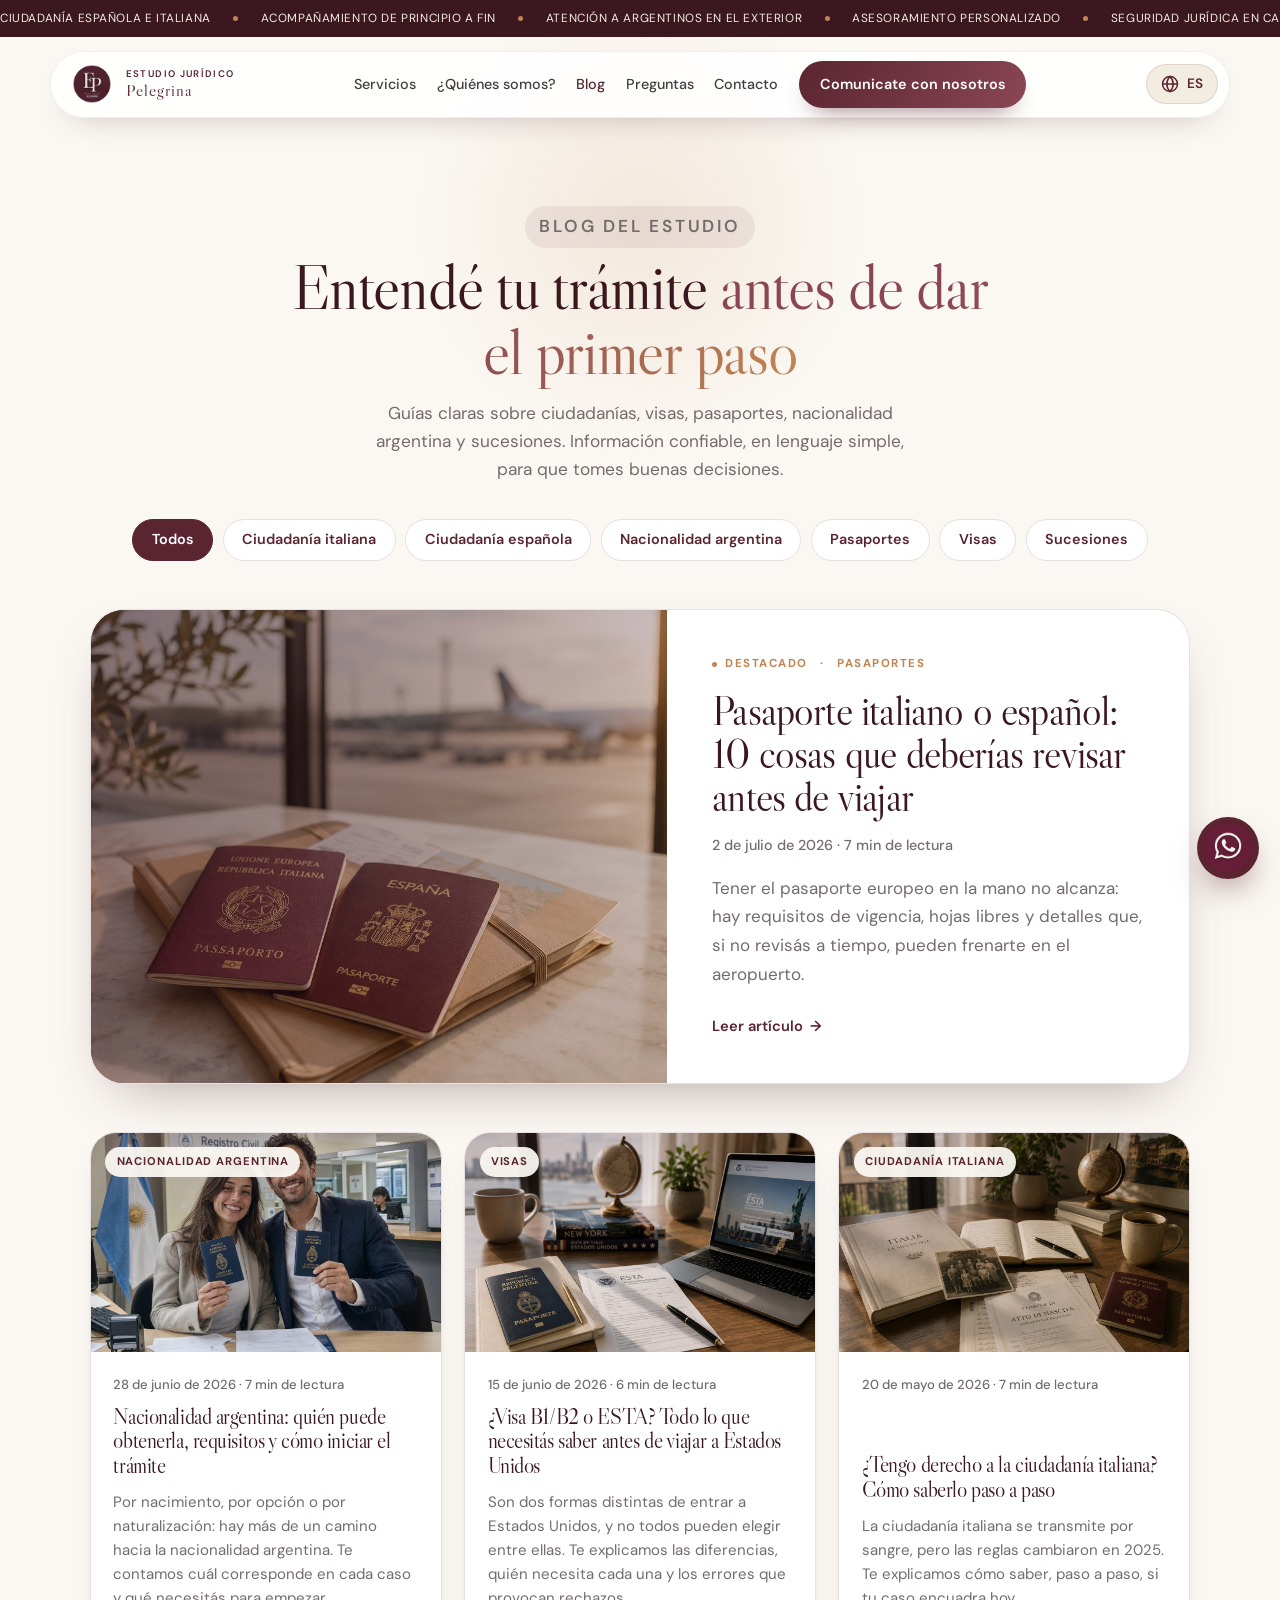
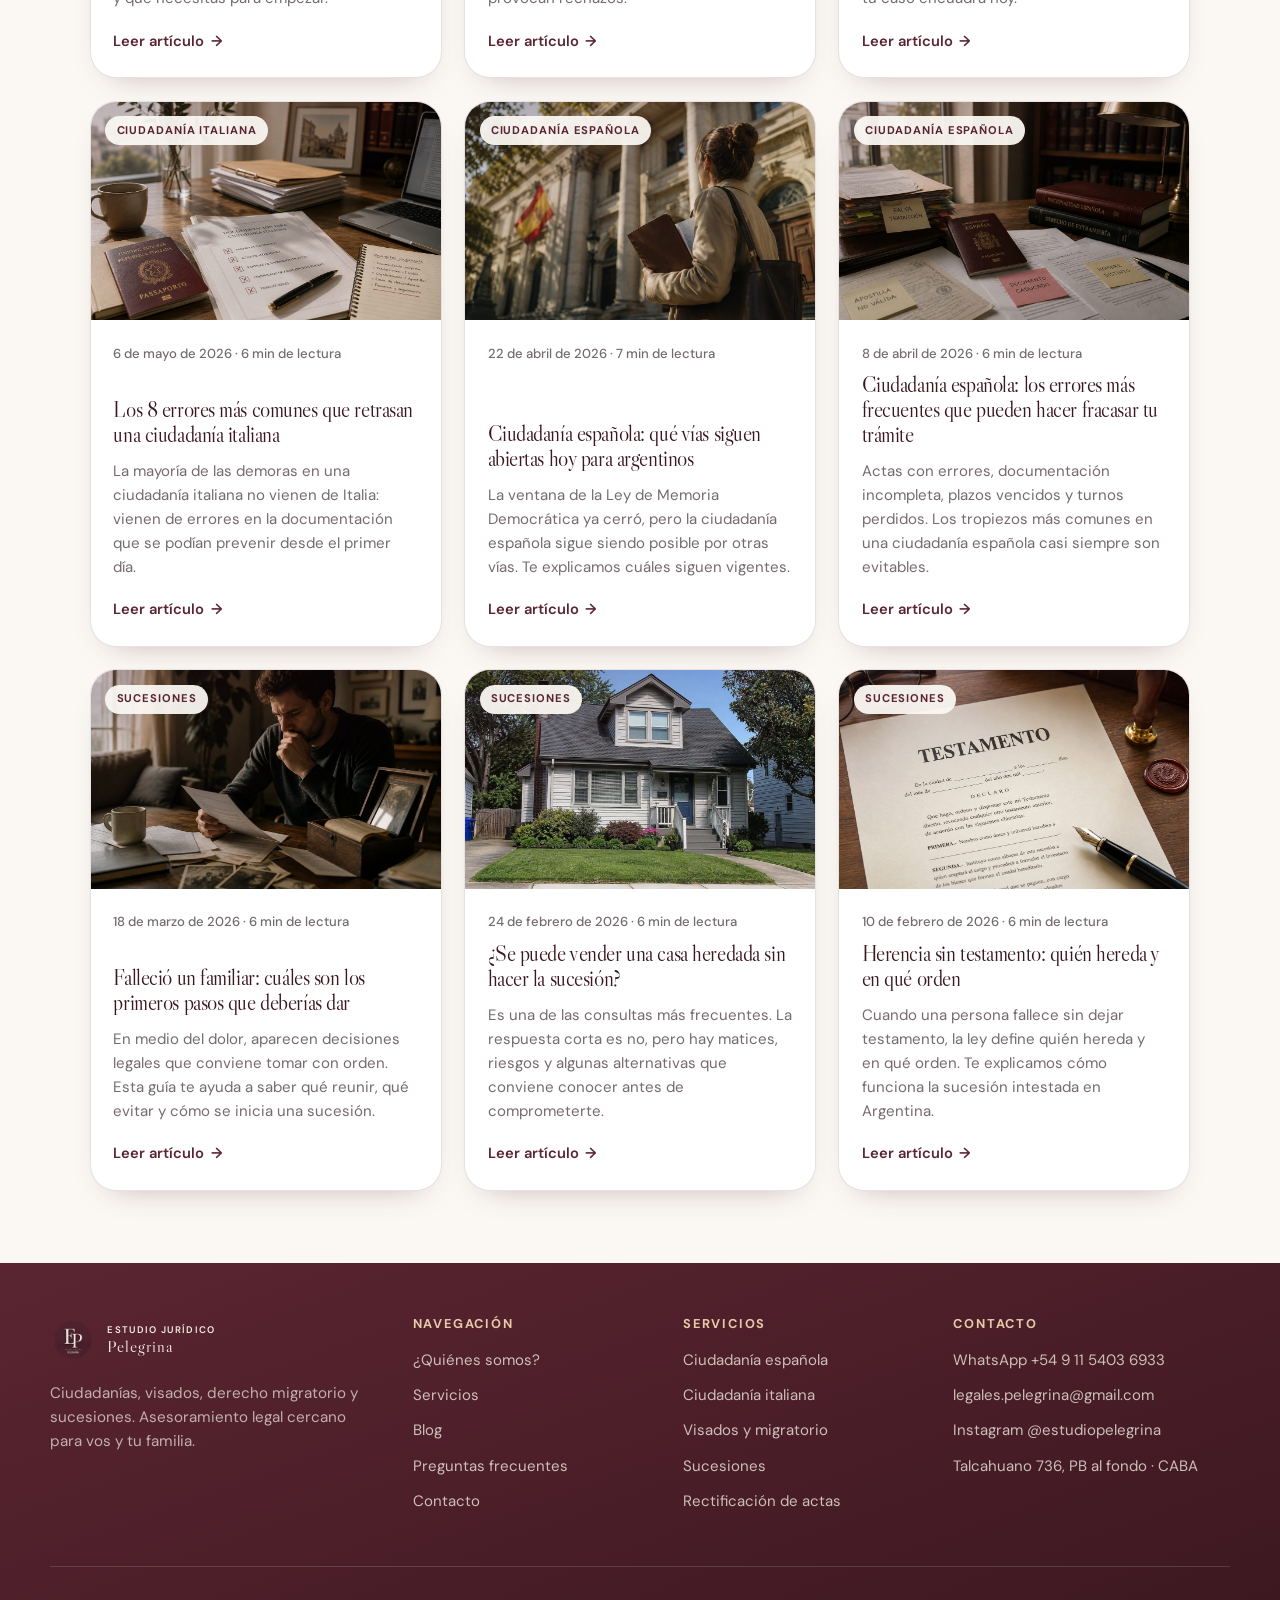
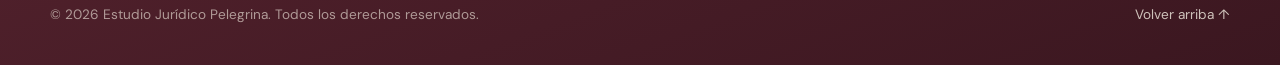
==== commit a0e120bf: "Página 404, optimización de íconos y poda de espacios muertos 404 personalizada: - 404.html con la e" ====
--- a/blog/index.html
+++ b/blog/index.html
@@ -109,9 +109,9 @@
   <link rel="preconnect" href="https://fonts.googleapis.com">
   <link rel="preconnect" href="https://fonts.gstatic.com" crossorigin>
   <link href="https://fonts.googleapis.com/css2?family=DM+Sans:opsz,wght@9..40,400;9..40,500;9..40,600;9..40,700&family=Libre+Caslon+Display&display=swap" rel="stylesheet">
-  <link rel="stylesheet" href="../styles.css?v=12">
-  <link rel="stylesheet" href="../responsive.css?v=15">
-  <link rel="stylesheet" href="blog.css?v=6">
+  <link rel="stylesheet" href="../styles.css?v=17">
+  <link rel="stylesheet" href="../responsive.css?v=17">
+  <link rel="stylesheet" href="blog.css?v=9">
 </head>
 <body>
   <div class="ticker" aria-hidden="true">
@@ -179,7 +179,7 @@
     </div>
 
     <a class="blog-featured reveal" href="pasaporte-italiano-espanol-antes-de-viajar.html" data-cat="pasaportes">
-      <div class="feat-media"><img src="../pasaportes-aeropuerto.jpg" alt="Pasaporte italiano o español: 10 cosas que deberías revisar antes de viajar" loading="lazy"></div>
+      <div class="feat-media"><img src="../pasaportes-aeropuerto.jpg" alt="Pasaporte italiano o español: 10 cosas que deberías revisar antes de viajar" loading="lazy" width="1200" height="800"></div>
       <div class="feat-body">
         <span class="feat-kicker"><i></i> <span data-i18n="blog.featured">Destacado</span>&nbsp;·&nbsp;<span data-i18n="blog.cat.pasaportes">Pasaportes</span></span>
         <h2 data-i18n="p.pasaporte-italiano-espanol-antes-de-viajar.title">Pasaporte italiano o español: 10 cosas que deberías revisar antes de viajar</h2>
@@ -191,7 +191,7 @@
 
     <div class="post-grid">
       <a class="post-card reveal" href="nacionalidad-argentina-requisitos-tramite.html" data-cat="arg">
-        <div class="post-card-media"><span class="post-tag" data-i18n="blog.cat.arg">Nacionalidad argentina</span><img src="../nacionalidad-argentina-registro.jpg" alt="Nacionalidad argentina: quién puede obtenerla, requisitos y cómo iniciar el trámite" loading="lazy"></div>
+        <div class="post-card-media"><span class="post-tag" data-i18n="blog.cat.arg">Nacionalidad argentina</span><img src="../nacionalidad-argentina-registro.jpg" alt="Nacionalidad argentina: quién puede obtenerla, requisitos y cómo iniciar el trámite" loading="lazy" width="1200" height="900"></div>
         <div class="post-card-body">
           <p class="post-meta" data-i18n="p.nacionalidad-argentina-requisitos-tramite.meta">28 de junio de 2026 · 7 min de lectura</p>
           <h3 data-i18n="p.nacionalidad-argentina-requisitos-tramite.title">Nacionalidad argentina: quién puede obtenerla, requisitos y cómo iniciar el trámite</h3>
@@ -200,7 +200,7 @@
         </div>
       </a>
       <a class="post-card reveal" href="visa-b1-b2-o-esta-estados-unidos.html" data-cat="visas">
-        <div class="post-card-media"><span class="post-tag" data-i18n="blog.cat.visas">Visas</span><img src="../visa-esta-americana.jpg" alt="¿Visa B1/B2 o ESTA? Todo lo que necesitás saber antes de viajar a Estados Unidos" loading="lazy"></div>
+        <div class="post-card-media"><span class="post-tag" data-i18n="blog.cat.visas">Visas</span><img src="../visa-esta-americana.jpg" alt="¿Visa B1/B2 o ESTA? Todo lo que necesitás saber antes de viajar a Estados Unidos" loading="lazy" width="1200" height="800"></div>
         <div class="post-card-body">
           <p class="post-meta" data-i18n="p.visa-b1-b2-o-esta-estados-unidos.meta">15 de junio de 2026 · 6 min de lectura</p>
           <h3 data-i18n="p.visa-b1-b2-o-esta-estados-unidos.title">¿Visa B1/B2 o ESTA? Todo lo que necesitás saber antes de viajar a Estados Unidos</h3>
@@ -209,7 +209,7 @@
         </div>
       </a>
       <a class="post-card reveal" href="tengo-derecho-ciudadania-italiana.html" data-cat="italiana">
-        <div class="post-card-media"><span class="post-tag" data-i18n="blog.cat.italiana">Ciudadanía italiana</span><img src="../ciudadania-italiana-documentos.jpg" alt="¿Tengo derecho a la ciudadanía italiana? Cómo saberlo paso a paso" loading="lazy"></div>
+        <div class="post-card-media"><span class="post-tag" data-i18n="blog.cat.italiana">Ciudadanía italiana</span><img src="../ciudadania-italiana-documentos.jpg" alt="¿Tengo derecho a la ciudadanía italiana? Cómo saberlo paso a paso" loading="lazy" width="1200" height="800"></div>
         <div class="post-card-body">
           <p class="post-meta" data-i18n="p.tengo-derecho-ciudadania-italiana.meta">20 de mayo de 2026 · 7 min de lectura</p>
           <h3 data-i18n="p.tengo-derecho-ciudadania-italiana.title">¿Tengo derecho a la ciudadanía italiana? Cómo saberlo paso a paso</h3>
@@ -218,7 +218,7 @@
         </div>
       </a>
       <a class="post-card reveal" href="errores-comunes-ciudadania-italiana.html" data-cat="italiana">
-        <div class="post-card-media"><span class="post-tag" data-i18n="blog.cat.italiana">Ciudadanía italiana</span><img src="../ciudadania-italiana-checklist.jpg" alt="Los 8 errores más comunes que retrasan una ciudadanía italiana" loading="lazy"></div>
+        <div class="post-card-media"><span class="post-tag" data-i18n="blog.cat.italiana">Ciudadanía italiana</span><img src="../ciudadania-italiana-checklist.jpg" alt="Los 8 errores más comunes que retrasan una ciudadanía italiana" loading="lazy" width="1200" height="801"></div>
         <div class="post-card-body">
           <p class="post-meta" data-i18n="p.errores-comunes-ciudadania-italiana.meta">6 de mayo de 2026 · 6 min de lectura</p>
           <h3 data-i18n="p.errores-comunes-ciudadania-italiana.title">Los 8 errores más comunes que retrasan una ciudadanía italiana</h3>
@@ -227,7 +227,7 @@
         </div>
       </a>
       <a class="post-card reveal" href="ciudadania-espanola-quien-puede-hoy.html" data-cat="espanola">
-        <div class="post-card-media"><span class="post-tag" data-i18n="blog.cat.espanola">Ciudadanía española</span><img src="../ciudadania-espanola-gobierno.jpg" alt="Ciudadanía española: qué vías siguen abiertas hoy para argentinos" loading="lazy"></div>
+        <div class="post-card-media"><span class="post-tag" data-i18n="blog.cat.espanola">Ciudadanía española</span><img src="../ciudadania-espanola-gobierno.jpg" alt="Ciudadanía española: qué vías siguen abiertas hoy para argentinos" loading="lazy" width="1200" height="800"></div>
         <div class="post-card-body">
           <p class="post-meta" data-i18n="p.ciudadania-espanola-quien-puede-hoy.meta">22 de abril de 2026 · 7 min de lectura</p>
           <h3 data-i18n="p.ciudadania-espanola-quien-puede-hoy.title">Ciudadanía española: qué vías siguen abiertas hoy para argentinos</h3>
@@ -236,7 +236,7 @@
         </div>
       </a>
       <a class="post-card reveal" href="errores-comunes-ciudadania-espanola.html" data-cat="espanola">
-        <div class="post-card-media"><span class="post-tag" data-i18n="blog.cat.espanola">Ciudadanía española</span><img src="../ciudadania-espanola-errores.jpg" alt="Ciudadanía española: los errores más frecuentes que pueden hacer fracasar tu trámite" loading="lazy"></div>
+        <div class="post-card-media"><span class="post-tag" data-i18n="blog.cat.espanola">Ciudadanía española</span><img src="../ciudadania-espanola-errores.jpg" alt="Ciudadanía española: los errores más frecuentes que pueden hacer fracasar tu trámite" loading="lazy" width="1200" height="800"></div>
         <div class="post-card-body">
           <p class="post-meta" data-i18n="p.errores-comunes-ciudadania-espanola.meta">8 de abril de 2026 · 6 min de lectura</p>
           <h3 data-i18n="p.errores-comunes-ciudadania-espanola.title">Ciudadanía española: los errores más frecuentes que pueden hacer fracasar tu trámite</h3>
@@ -245,7 +245,7 @@
         </div>
       </a>
       <a class="post-card reveal" href="fallecio-un-familiar-primeros-pasos.html" data-cat="sucesiones">
-        <div class="post-card-media"><span class="post-tag" data-i18n="blog.cat.sucesiones">Sucesiones</span><img src="../herencia-documentos.jpg" alt="Falleció un familiar: cuáles son los primeros pasos que deberías dar" loading="lazy"></div>
+        <div class="post-card-media"><span class="post-tag" data-i18n="blog.cat.sucesiones">Sucesiones</span><img src="../herencia-documentos.jpg" alt="Falleció un familiar: cuáles son los primeros pasos que deberías dar" loading="lazy" width="1200" height="800"></div>
         <div class="post-card-body">
           <p class="post-meta" data-i18n="p.fallecio-un-familiar-primeros-pasos.meta">18 de marzo de 2026 · 6 min de lectura</p>
           <h3 data-i18n="p.fallecio-un-familiar-primeros-pasos.title">Falleció un familiar: cuáles son los primeros pasos que deberías dar</h3>
@@ -254,7 +254,7 @@
         </div>
       </a>
       <a class="post-card reveal" href="vender-casa-heredada-sin-sucesion.html" data-cat="sucesiones">
-        <div class="post-card-media"><span class="post-tag" data-i18n="blog.cat.sucesiones">Sucesiones</span><img src="../casa-heredada-venta.jpg" alt="¿Se puede vender una casa heredada sin hacer la sucesión?" loading="lazy"></div>
+        <div class="post-card-media"><span class="post-tag" data-i18n="blog.cat.sucesiones">Sucesiones</span><img src="../casa-heredada-venta.jpg" alt="¿Se puede vender una casa heredada sin hacer la sucesión?" loading="lazy" width="1200" height="900"></div>
         <div class="post-card-body">
           <p class="post-meta" data-i18n="p.vender-casa-heredada-sin-sucesion.meta">24 de febrero de 2026 · 6 min de lectura</p>
           <h3 data-i18n="p.vender-casa-heredada-sin-sucesion.title">¿Se puede vender una casa heredada sin hacer la sucesión?</h3>
@@ -263,7 +263,7 @@
         </div>
       </a>
       <a class="post-card reveal" href="herencia-sin-testamento-quien-hereda.html" data-cat="sucesiones">
-        <div class="post-card-media"><span class="post-tag" data-i18n="blog.cat.sucesiones">Sucesiones</span><img src="../testamento-herencia.jpg" alt="Herencia sin testamento: quién hereda y en qué orden" loading="lazy"></div>
+        <div class="post-card-media"><span class="post-tag" data-i18n="blog.cat.sucesiones">Sucesiones</span><img src="../testamento-herencia.jpg" alt="Herencia sin testamento: quién hereda y en qué orden" loading="lazy" width="1200" height="900"></div>
         <div class="post-card-body">
           <p class="post-meta" data-i18n="p.herencia-sin-testamento-quien-hereda.meta">10 de febrero de 2026 · 6 min de lectura</p>
           <h3 data-i18n="p.herencia-sin-testamento-quien-hereda.title">Herencia sin testamento: quién hereda y en qué orden</h3>
@@ -320,7 +320,7 @@
   </a>
   <div class="scroll-progress" id="scrollProgress" aria-hidden="true"></div>
   <script>window.PAGE_I18N={"en":{"p.pasaporte-italiano-espanol-antes-de-viajar.title":"Italian or Spanish passport: 10 things to check before you travel","p.pasaporte-italiano-espanol-antes-de-viajar.excerpt":"Holding your European passport is not enough: there are validity rules, blank-page requirements and details that, if you don't check them in time, can stop you at the airport.","p.pasaporte-italiano-espanol-antes-de-viajar.meta":"July 2, 2026 · 7 min read","p.nacionalidad-argentina-requisitos-tramite.title":"Argentine nationality: who can obtain it, requirements and how to start","p.nacionalidad-argentina-requisitos-tramite.excerpt":"By birth, by option or by naturalization: there is more than one path to Argentine nationality. We explain which applies in each case and what you need to get started.","p.nacionalidad-argentina-requisitos-tramite.meta":"June 28, 2026 · 7 min read","p.visa-b1-b2-o-esta-estados-unidos.title":"B1/B2 visa or ESTA? Everything you need to know before traveling to the U.S.","p.visa-b1-b2-o-esta-estados-unidos.excerpt":"They are two different ways to enter the United States, and not everyone can choose between them. We explain the differences, who needs each one, and the mistakes that lead to refusals.","p.visa-b1-b2-o-esta-estados-unidos.meta":"June 15, 2026 · 6 min read","p.tengo-derecho-ciudadania-italiana.title":"Am I entitled to Italian citizenship? How to find out, step by step","p.tengo-derecho-ciudadania-italiana.excerpt":"Italian citizenship is passed down by descent, but the rules changed in 2025. We explain how to find out, step by step, whether your case qualifies today.","p.tengo-derecho-ciudadania-italiana.meta":"May 20, 2026 · 7 min read","p.errores-comunes-ciudadania-italiana.title":"The 8 most common mistakes that delay an Italian citizenship application","p.errores-comunes-ciudadania-italiana.excerpt":"Most delays in an Italian citizenship case don't come from Italy: they come from documentation errors that could have been prevented from day one.","p.errores-comunes-ciudadania-italiana.meta":"May 6, 2026 · 6 min read","p.ciudadania-espanola-quien-puede-hoy.title":"Spanish citizenship: which routes are still open today for Argentines","p.ciudadania-espanola-quien-puede-hoy.excerpt":"The Democratic Memory Law window has closed, but Spanish citizenship is still possible through other routes. We explain which ones remain in force.","p.ciudadania-espanola-quien-puede-hoy.meta":"April 22, 2026 · 7 min read","p.errores-comunes-ciudadania-espanola.title":"Spanish citizenship: the most frequent mistakes that can sink your application","p.errores-comunes-ciudadania-espanola.excerpt":"Records with errors, incomplete documentation, missed deadlines and lost appointments. The most common stumbles in a Spanish citizenship case are almost always avoidable.","p.errores-comunes-ciudadania-espanola.meta":"April 8, 2026 · 6 min read","p.fallecio-un-familiar-primeros-pasos.title":"A family member passed away: the first steps you should take","p.fallecio-un-familiar-primeros-pasos.excerpt":"In the midst of grief, legal decisions appear that are best handled in order. This guide helps you know what to gather, what to avoid and how a succession begins.","p.fallecio-un-familiar-primeros-pasos.meta":"March 18, 2026 · 6 min read","p.vender-casa-heredada-sin-sucesion.title":"Can you sell an inherited house without going through probate?","p.vender-casa-heredada-sin-sucesion.excerpt":"It is one of the most frequent questions. The short answer is no — but there are nuances, risks and some alternatives worth knowing before committing.","p.vender-casa-heredada-sin-sucesion.meta":"February 24, 2026 · 6 min read","p.herencia-sin-testamento-quien-hereda.title":"Inheritance without a will: who inherits and in what order","p.herencia-sin-testamento-quien-hereda.excerpt":"When a person dies without leaving a will, the law defines who inherits and in what order. We explain how intestate succession works in Argentina.","p.herencia-sin-testamento-quien-hereda.meta":"February 10, 2026 · 6 min read"},"it":{"p.pasaporte-italiano-espanol-antes-de-viajar.title":"Passaporto italiano o spagnolo: 10 cose da controllare prima di viaggiare","p.pasaporte-italiano-espanol-antes-de-viajar.excerpt":"Avere il passaporto europeo in mano non basta: ci sono requisiti di validità, pagine libere e dettagli che, se non controllati in tempo, possono fermarvi in aeroporto.","p.pasaporte-italiano-espanol-antes-de-viajar.meta":"2 luglio 2026 · 7 min di lettura","p.nacionalidad-argentina-requisitos-tramite.title":"Cittadinanza argentina: chi può ottenerla, requisiti e come avviare la pratica","p.nacionalidad-argentina-requisitos-tramite.excerpt":"Per nascita, per opzione o per naturalizzazione: c'è più di una strada verso la cittadinanza argentina. Vi spieghiamo quale corrisponde in ogni caso e cosa serve per iniziare.","p.nacionalidad-argentina-requisitos-tramite.meta":"28 giugno 2026 · 7 min di lettura","p.visa-b1-b2-o-esta-estados-unidos.title":"Visto B1/B2 o ESTA? Tutto quello che dovete sapere prima di viaggiare negli Stati Uniti","p.visa-b1-b2-o-esta-estados-unidos.excerpt":"Sono due modi diversi di entrare negli Stati Uniti, e non tutti possono scegliere tra i due. Vi spieghiamo le differenze, chi ha bisogno di ciascuno e gli errori che provocano dinieghi.","p.visa-b1-b2-o-esta-estados-unidos.meta":"15 giugno 2026 · 6 min di lettura","p.tengo-derecho-ciudadania-italiana.title":"Ho diritto alla cittadinanza italiana? Come scoprirlo passo dopo passo","p.tengo-derecho-ciudadania-italiana.excerpt":"La cittadinanza italiana si trasmette per discendenza, ma le regole sono cambiate nel 2025. Vi spieghiamo come sapere, passo dopo passo, se il vostro caso rientra oggi.","p.tengo-derecho-ciudadania-italiana.meta":"20 maggio 2026 · 7 min di lettura","p.errores-comunes-ciudadania-italiana.title":"Gli 8 errori più comuni che ritardano una cittadinanza italiana","p.errores-comunes-ciudadania-italiana.excerpt":"La maggior parte dei ritardi in una cittadinanza italiana non viene dall'Italia: viene da errori nella documentazione che si potevano prevenire dal primo giorno.","p.errores-comunes-ciudadania-italiana.meta":"6 maggio 2026 · 6 min di lettura","p.ciudadania-espanola-quien-puede-hoy.title":"Cittadinanza spagnola: quali vie restano aperte oggi per gli argentini","p.ciudadania-espanola-quien-puede-hoy.excerpt":"La finestra della Legge di Memoria Democratica si è chiusa, ma la cittadinanza spagnola resta possibile per altre vie. Vi spieghiamo quali sono ancora in vigore.","p.ciudadania-espanola-quien-puede-hoy.meta":"22 aprile 2026 · 7 min di lettura","p.errores-comunes-ciudadania-espanola.title":"Cittadinanza spagnola: gli errori più frequenti che possono far fallire la pratica","p.errores-comunes-ciudadania-espanola.excerpt":"Atti con errori, documentazione incompleta, termini scaduti e appuntamenti persi. Gli inciampi più comuni in una cittadinanza spagnola sono quasi sempre evitabili.","p.errores-comunes-ciudadania-espanola.meta":"8 aprile 2026 · 6 min di lettura","p.fallecio-un-familiar-primeros-pasos.title":"È mancato un familiare: quali sono i primi passi da fare","p.fallecio-un-familiar-primeros-pasos.excerpt":"Nel mezzo del dolore compaiono decisioni legali che conviene affrontare con ordine. Questa guida vi aiuta a sapere cosa riunire, cosa evitare e come si avvia una successione.","p.fallecio-un-familiar-primeros-pasos.meta":"18 marzo 2026 · 6 min di lettura","p.vender-casa-heredada-sin-sucesion.title":"Si può vendere una casa ereditata senza fare la successione?","p.vender-casa-heredada-sin-sucesion.excerpt":"È una delle domande più frequenti. La risposta breve è no, ma ci sono sfumature, rischi e alcune alternative che conviene conoscere prima di impegnarsi.","p.vender-casa-heredada-sin-sucesion.meta":"24 febbraio 2026 · 6 min di lettura","p.herencia-sin-testamento-quien-hereda.title":"Eredità senza testamento: chi eredita e in quale ordine","p.herencia-sin-testamento-quien-hereda.excerpt":"Quando una persona muore senza lasciare testamento, è la legge a definire chi eredita e in quale ordine. Vi spieghiamo come funziona la successione intestata in Argentina.","p.herencia-sin-testamento-quien-hereda.meta":"10 febbraio 2026 · 6 min di lettura"}};</script>
-  <script src="../i18n.js?v=13"></script>
-  <script src="blog.js?v=6"></script>
+  <script src="../i18n.js?v=14"></script>
+  <script src="blog.js?v=9"></script>
 </body>
 </html>
--- a/styles.css
+++ b/styles.css
@@ -38,7 +38,6 @@
 .btn-outline-wine{background:transparent;color:var(--wine);border:1.5px solid var(--line)}
 .btn-outline-wine:hover{background:var(--wine);color:#fff;border-color:var(--wine)}
 .btn.block{width:100%}
-.wa-dot{width:12px;height:12px;border-radius:50%;background:#25d366;box-shadow:0 0 0 4px rgba(37,211,102,.22)}
 .under{display:inline-flex;align-items:center;font-weight:600;font-size:.92rem;color:var(--wine);border-bottom:1.5px solid var(--gold);padding-bottom:3px}
 
 /* reveal animation */
@@ -83,7 +82,7 @@
 .menu-btn[aria-expanded=true] span:nth-child(3){transform:translateY(-7px) rotate(-45deg)}
 
 /* ===== HERO ===== */
-.hero{padding:clamp(2rem,5vw,4.5rem) clamp(1rem,4vw,2.5rem) clamp(3rem,6vw,5rem)}
+.hero{padding:clamp(1.6rem,4vw,3.2rem) clamp(1rem,4vw,2.5rem) clamp(2rem,4vw,3.2rem)}
 .hero-inner{position:relative;width:min(1180px,100%);margin:0 auto;background:linear-gradient(150deg,var(--wine) 0%,var(--wine-dark) 78%);border-radius:var(--radius-lg);box-shadow:var(--shadow);color:#fff;display:grid;grid-template-columns:1.08fr .92fr;gap:clamp(2rem,4vw,4rem);align-items:center;padding:clamp(2.4rem,5vw,4.6rem);overflow:hidden}
 .hero-bg{display:none}
 .hero-inner:before{content:"";position:absolute;width:46rem;height:46rem;border-radius:50%;background:radial-gradient(circle at center,rgba(192,133,82,.28),transparent 62%);right:-16rem;top:-18rem;pointer-events:none}
@@ -117,11 +116,14 @@
 .acc-card.simple:hover{transform:translateY(-2px);transition:transform .2s}
 
 /* ===== TRUST ===== */
-.trust{display:flex;flex-wrap:wrap;align-items:center;justify-content:center;gap:clamp(1rem,4vw,3rem);padding:1.6rem;color:var(--wine);font-family:var(--serif);font-size:clamp(1.1rem,1.6vw,1.45rem)}
-.trust i{width:6px;height:6px;border-radius:50%;background:var(--gold)}
+.trust{display:grid;grid-template-columns:repeat(3,1fr);gap:1rem;width:min(820px,100%);margin:0 auto;padding:1.5rem 1.2rem;text-align:center}
+.trust-item{position:relative}
+.trust-item+.trust-item::before{content:"";position:absolute;left:-.55rem;top:50%;transform:translateY(-50%);width:1px;height:2.6rem;background:var(--line)}
+.trust-item b{display:block;font-family:var(--serif);font-weight:400;font-size:clamp(1.8rem,3.2vw,2.5rem);color:var(--wine);line-height:1.1}
+.trust-item small{display:block;margin-top:.35rem;font-size:.78rem;font-weight:600;color:var(--muted);text-transform:uppercase;letter-spacing:.11em}
 
 /* ===== SECTION SHELL ===== */
-.about,.stats,.services,.process,.testi,.faq,.contact{width:min(1180px,100%);margin:0 auto;padding:clamp(3.5rem,7vw,6.5rem) clamp(1.2rem,4vw,2.5rem)}
+.about,.stats,.services,.process,.testi,.faq,.contact{width:min(1180px,100%);margin:0 auto;padding:clamp(2.6rem,5vw,4.2rem) clamp(1.2rem,4vw,2.5rem)}
 
 /* ===== ABOUT ===== */
 .about{display:grid;grid-template-columns:.9fr 1.1fr;gap:clamp(2rem,5vw,4.5rem);align-items:stretch}
@@ -220,8 +222,7 @@
 .contact-head p{color:var(--muted);margin:0}
 /* Sección + bloque consulta + pago */
 .consulta-section{width:min(1180px,100%);margin:0 auto;padding:clamp(2rem,5vw,4rem) clamp(1.2rem,4vw,2.5rem)}
-section[id],div[id="cal"]{scroll-margin-top:6rem}
-.calendly-wrap{margin-top:1.6rem;border-radius:var(--radius-lg);overflow:hidden;box-shadow:var(--shadow-sm);background:var(--paper);min-height:680px}
+section[id]{scroll-margin-top:6rem}
 .consulta-section .consulta-card{margin-bottom:0}
 .faq-intro{color:var(--muted);line-height:1.7;margin:0 0 1.6rem;max-width:34ch}
 .consulta-card{display:grid;grid-template-columns:1.3fr .7fr;gap:clamp(1.5rem,3vw,2.5rem);background:linear-gradient(150deg,var(--wine),var(--wine-dark));color:#fff;border-radius:var(--radius-lg);box-shadow:var(--shadow);padding:clamp(1.8rem,4vw,2.8rem);margin-bottom:1.6rem}
@@ -268,7 +269,7 @@
 .contact-map iframe{width:100%;height:100%;border:0;display:block;filter:saturate(.9)}
 
 /* ===== FOOTER ===== */
-.footer{background:linear-gradient(160deg,var(--wine),var(--wine-dark));color:var(--cream);padding:clamp(3rem,6vw,4.5rem) clamp(1.2rem,4vw,2.5rem) 2rem;margin-top:2rem}
+.footer{background:linear-gradient(160deg,var(--wine),var(--wine-dark));color:var(--cream);padding:clamp(2.4rem,5vw,3.4rem) clamp(1.2rem,4vw,2.5rem) 1.6rem;margin-top:1.5rem}
 .footer-grid{width:min(1180px,100%);margin:0 auto;display:grid;grid-template-columns:1.4fr 1fr 1fr 1.2fr;gap:2.5rem}
 .footer .brand-text{color:var(--cream)}
 .footer-brand p{margin:1.1rem 0 0;color:rgba(243,236,225,.7);max-width:20rem;font-size:.95rem}
@@ -340,10 +341,7 @@
 .ig-card h2{font-size:clamp(1.8rem,3.4vw,3rem);margin:0 auto;max-width:18ch}
 .ig-card h2 em{color:var(--gold-soft)}
 .ig-card>p{color:rgba(255,255,255,.8);max-width:34rem;margin:1rem auto 0}
-.ig-stats{display:flex;flex-wrap:wrap;justify-content:center;gap:clamp(1.5rem,5vw,4rem);margin:2rem 0}
-.ig-stats b{display:block;font-family:var(--serif);font-size:clamp(2rem,3.6vw,2.8rem);color:var(--gold-soft);line-height:1}
-.ig-stats small{font-size:.85rem;color:rgba(255,255,255,.72);text-transform:uppercase;letter-spacing:.08em}
-.ig-btn{background:#fff;color:var(--wine);position:relative;z-index:2}
+.ig-btn{background:#fff;color:var(--wine);position:relative;z-index:2;margin-top:2rem}
 .ig-btn:hover{background:var(--cream)}
 
 /* ===== SCROLL PROGRESS ===== */
--- a/responsive.css
+++ b/responsive.css
@@ -73,12 +73,15 @@
   .footer-bottom{flex-direction:column;text-align:center;gap:.6rem}
 
   .float-wa{width:52px;height:52px;right:1rem;bottom:1rem}
-  .trust{font-size:1.05rem;gap:.7rem 1.4rem}
+  .trust{gap:.6rem;padding:1.1rem 1rem}
+  .trust-item b{font-size:1.45rem}
+  .trust-item small{font-size:.6rem;letter-spacing:.07em}
+  .trust-item+.trust-item::before{height:2rem;left:-.35rem}
 
   /* ---- Disposición móvil optimizada ---- */
   /* Menos aire vertical: la página se recorre más rápido */
-  .about,.stats,.services,.process,.testi,.faq,.contact{padding:2.6rem 1.2rem}
-  .ig-cta,.home-blog,.consulta-section{padding:1.8rem 1.2rem}
+  .about,.stats,.services,.process,.testi,.faq,.contact{padding:2rem 1.2rem}
+  .ig-cta,.home-blog,.consulta-section{padding:1.4rem 1.2rem}
 
   /* Números: tarjetas compactas en fila (ícono + número + texto) */
   .stat-card{display:grid;grid-template-columns:auto 1fr;column-gap:1.1rem;align-items:center;padding:1.15rem 1.25rem}
--- a/blog/blog.css
+++ b/blog/blog.css
@@ -5,7 +5,7 @@
 .blog-main{width:min(1180px,100%);margin:0 auto;padding:clamp(1.5rem,4vw,3rem) clamp(1.2rem,4vw,2.5rem)}
 
 /* ---- Cabecera del listado ---- */
-.blog-hero{text-align:center;max-width:44rem;margin:clamp(1rem,3vw,2.5rem) auto clamp(2rem,4vw,3rem)}
+.blog-hero{text-align:center;max-width:44rem;margin:clamp(.6rem,2vw,1.6rem) auto clamp(1.5rem,3vw,2.2rem)}
 .blog-hero h1{font-size:clamp(2.5rem,5vw,4rem);color:var(--wine-dark);margin:.4rem 0 1rem;line-height:1.02}
 .blog-hero h1 em{color:var(--wine-soft)}
 .blog-hero p{color:var(--muted);font-size:1.08rem;margin:0 auto;max-width:34rem}
@@ -111,7 +111,7 @@
 .article-cta-actions .btn{flex:0 1 auto}
 .article-cta-actions .btn-whatsapp{background:var(--cream);color:var(--wine);border:0;font-weight:700}
 .article-cta-actions .btn-whatsapp:hover{background:#fff;transform:translateY(-2px)}
-.article-cta-actions .btn-whatsapp svg{width:20px;height:20px;color:#25d366}
+.article-cta-actions .btn-whatsapp svg{width:20px;height:20px;color:var(--wine)}
 .article-cta-actions .btn-ghost{background:transparent;color:#fff;border:1.5px solid rgba(255,255,255,.4);font-weight:600}
 .article-cta-actions .btn-ghost:hover{background:rgba(255,255,255,.12);border-color:rgba(255,255,255,.65)}
 @media (max-width:520px){.article-cta-actions{flex-direction:column}.article-cta-actions .btn{width:100%}}
@@ -125,12 +125,12 @@
 .share-actions{display:flex;flex-wrap:wrap;gap:.7rem;justify-content:center}
 .share-btn{display:inline-flex;align-items:center;gap:.5rem;min-height:48px;padding:0 1.3rem;border-radius:100px;border:1.5px solid var(--line);background:#fff;color:var(--wine);font-weight:600;font-size:.92rem;cursor:pointer;transition:background .2s,transform .2s}
 .share-btn:hover{background:var(--cream);transform:translateY(-2px)}
-.share-btn.wa{background:#25d366;color:#0b3d1e;border-color:#25d366}
-.share-btn.wa:hover{background:#1fbe5a}
+.share-btn.wa{background:var(--wine);color:#fff;border-color:var(--wine)}
+.share-btn.wa:hover{background:var(--wine-dark);border-color:var(--wine-dark)}
 .share-btn svg{width:20px;height:20px}
 
 /* Seguí leyendo */
-.article-related{width:min(1180px,100%);margin:clamp(3rem,6vw,4.5rem) auto 0;padding:0 clamp(1.2rem,4vw,2.5rem)}
+.article-related{width:min(1180px,100%);margin:clamp(2.2rem,4vw,3.2rem) auto 0;padding:0 clamp(1.2rem,4vw,2.5rem)}
 .article-related h2{font-size:clamp(1.6rem,3vw,2.3rem);color:var(--wine-dark);text-align:center;margin:0 0 1.8rem}
 .related-grid{display:grid;grid-template-columns:repeat(3,1fr);gap:1.4rem}
 
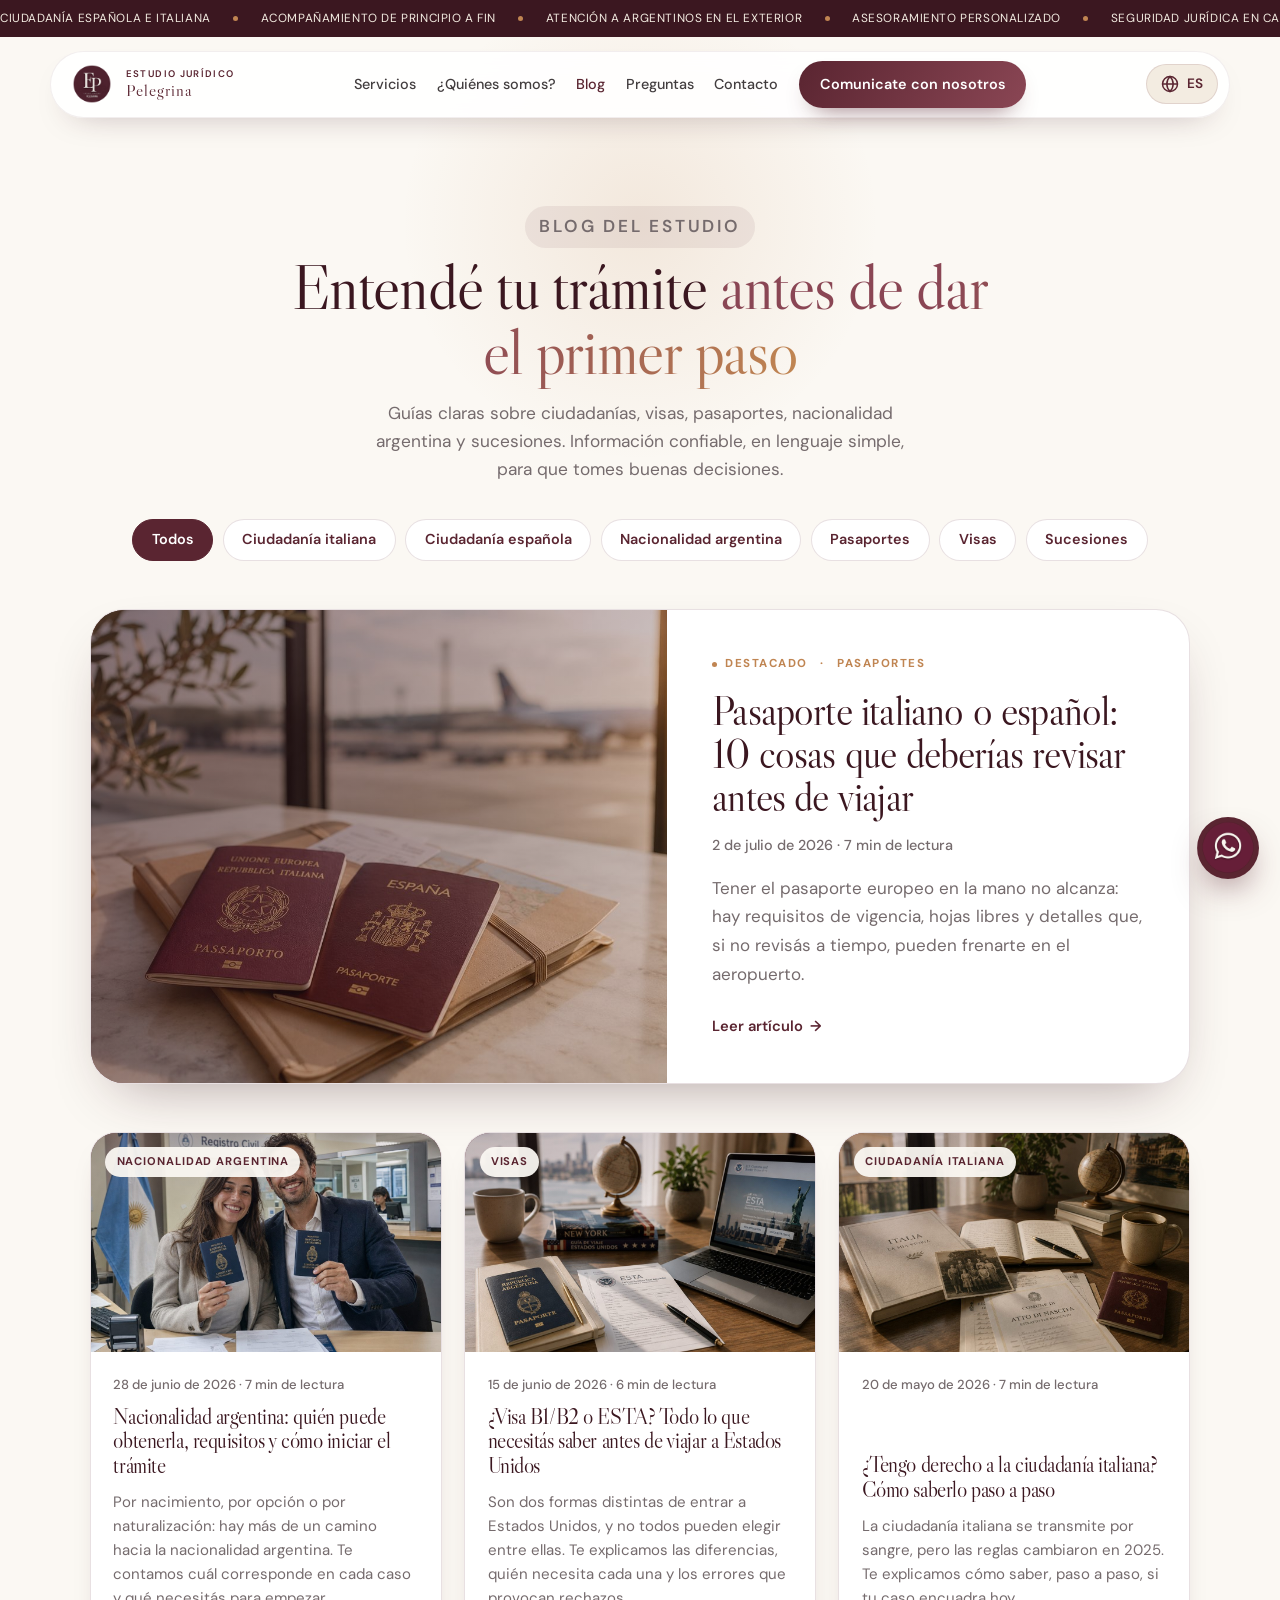
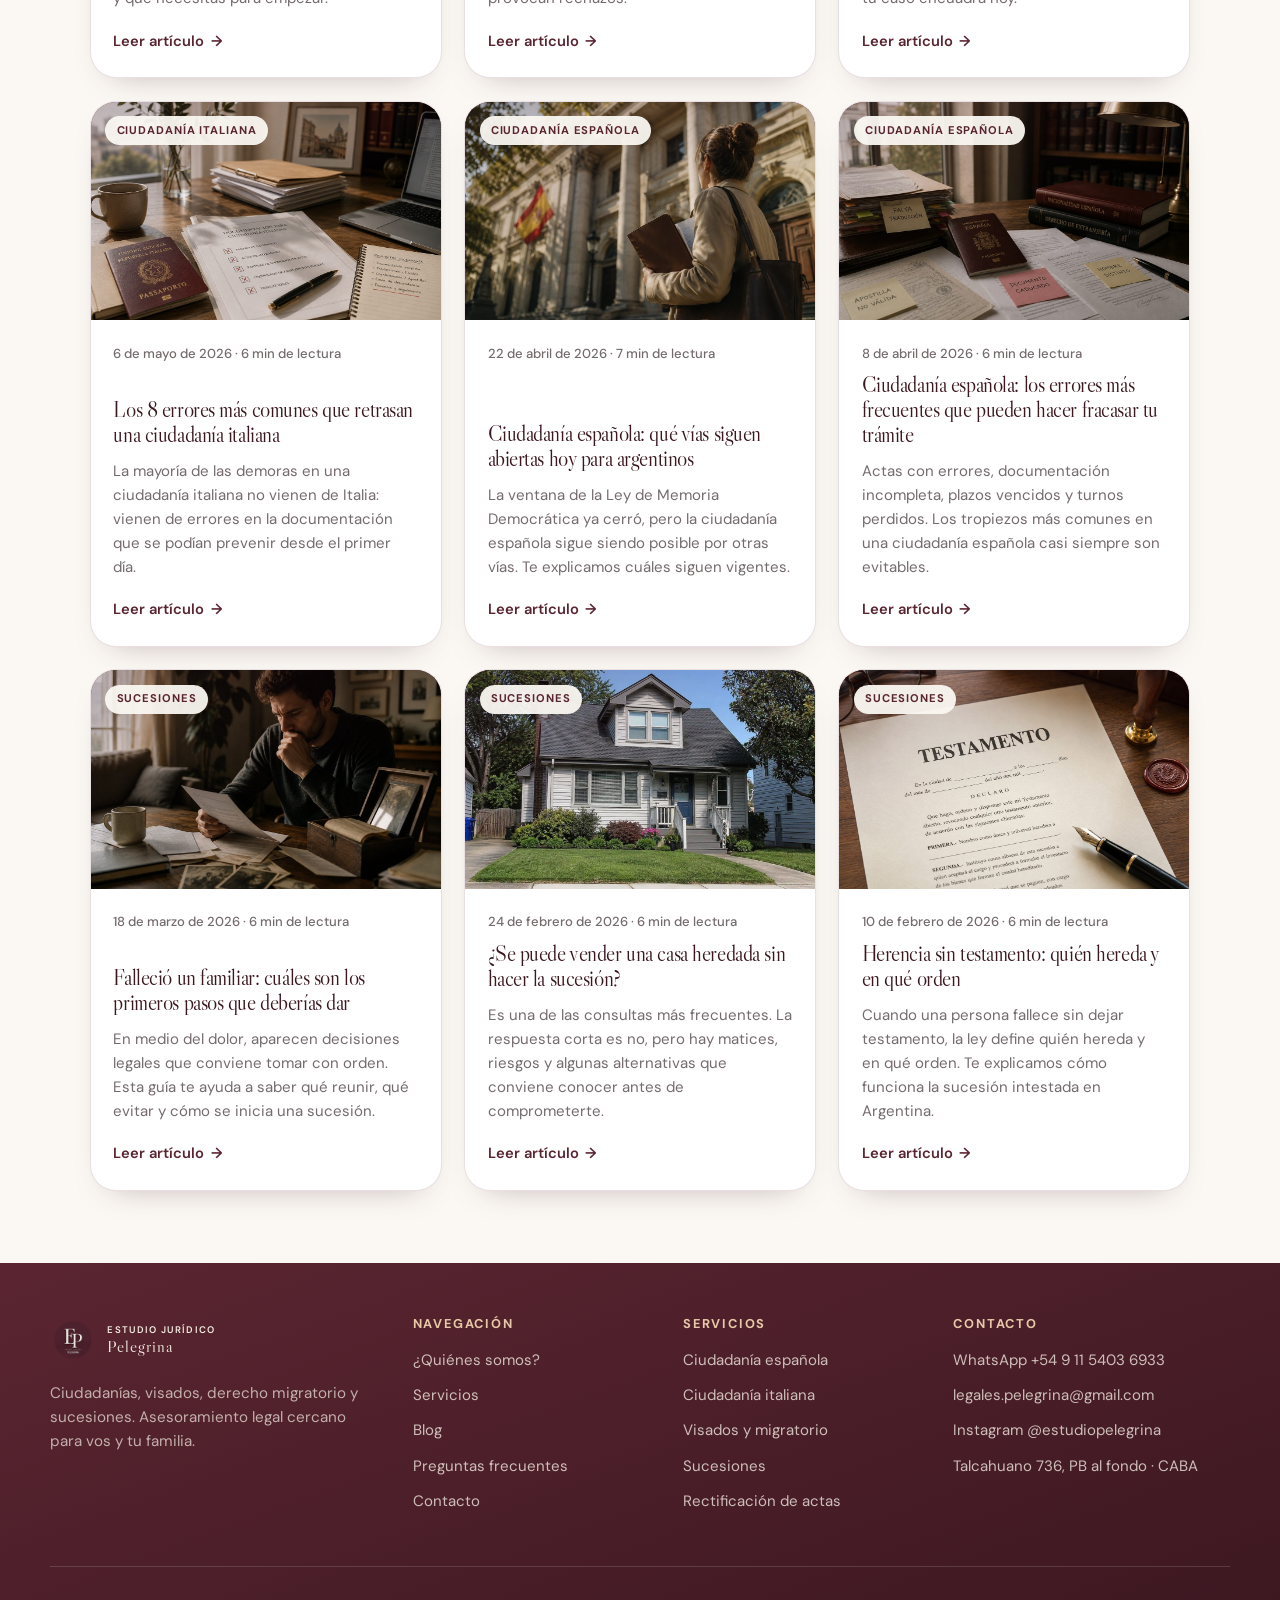
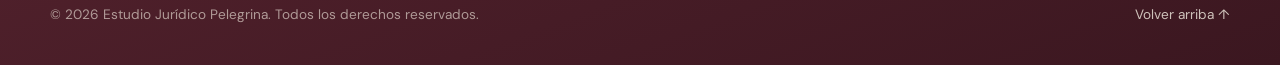
==== commit 0dca72bd: "Efectos elegantes en las imágenes de todo el sitio Entrada cinematográfica (funciona también en el t" ====
--- a/blog/index.html
+++ b/blog/index.html
@@ -109,9 +109,9 @@
   <link rel="preconnect" href="https://fonts.googleapis.com">
   <link rel="preconnect" href="https://fonts.gstatic.com" crossorigin>
   <link href="https://fonts.googleapis.com/css2?family=DM+Sans:opsz,wght@9..40,400;9..40,500;9..40,600;9..40,700&family=Libre+Caslon+Display&display=swap" rel="stylesheet">
-  <link rel="stylesheet" href="../styles.css?v=17">
+  <link rel="stylesheet" href="../styles.css?v=18">
   <link rel="stylesheet" href="../responsive.css?v=17">
-  <link rel="stylesheet" href="blog.css?v=9">
+  <link rel="stylesheet" href="blog.css?v=10">
 </head>
 <body>
   <div class="ticker" aria-hidden="true">
@@ -321,6 +321,6 @@
   <div class="scroll-progress" id="scrollProgress" aria-hidden="true"></div>
   <script>window.PAGE_I18N={"en":{"p.pasaporte-italiano-espanol-antes-de-viajar.title":"Italian or Spanish passport: 10 things to check before you travel","p.pasaporte-italiano-espanol-antes-de-viajar.excerpt":"Holding your European passport is not enough: there are validity rules, blank-page requirements and details that, if you don't check them in time, can stop you at the airport.","p.pasaporte-italiano-espanol-antes-de-viajar.meta":"July 2, 2026 · 7 min read","p.nacionalidad-argentina-requisitos-tramite.title":"Argentine nationality: who can obtain it, requirements and how to start","p.nacionalidad-argentina-requisitos-tramite.excerpt":"By birth, by option or by naturalization: there is more than one path to Argentine nationality. We explain which applies in each case and what you need to get started.","p.nacionalidad-argentina-requisitos-tramite.meta":"June 28, 2026 · 7 min read","p.visa-b1-b2-o-esta-estados-unidos.title":"B1/B2 visa or ESTA? Everything you need to know before traveling to the U.S.","p.visa-b1-b2-o-esta-estados-unidos.excerpt":"They are two different ways to enter the United States, and not everyone can choose between them. We explain the differences, who needs each one, and the mistakes that lead to refusals.","p.visa-b1-b2-o-esta-estados-unidos.meta":"June 15, 2026 · 6 min read","p.tengo-derecho-ciudadania-italiana.title":"Am I entitled to Italian citizenship? How to find out, step by step","p.tengo-derecho-ciudadania-italiana.excerpt":"Italian citizenship is passed down by descent, but the rules changed in 2025. We explain how to find out, step by step, whether your case qualifies today.","p.tengo-derecho-ciudadania-italiana.meta":"May 20, 2026 · 7 min read","p.errores-comunes-ciudadania-italiana.title":"The 8 most common mistakes that delay an Italian citizenship application","p.errores-comunes-ciudadania-italiana.excerpt":"Most delays in an Italian citizenship case don't come from Italy: they come from documentation errors that could have been prevented from day one.","p.errores-comunes-ciudadania-italiana.meta":"May 6, 2026 · 6 min read","p.ciudadania-espanola-quien-puede-hoy.title":"Spanish citizenship: which routes are still open today for Argentines","p.ciudadania-espanola-quien-puede-hoy.excerpt":"The Democratic Memory Law window has closed, but Spanish citizenship is still possible through other routes. We explain which ones remain in force.","p.ciudadania-espanola-quien-puede-hoy.meta":"April 22, 2026 · 7 min read","p.errores-comunes-ciudadania-espanola.title":"Spanish citizenship: the most frequent mistakes that can sink your application","p.errores-comunes-ciudadania-espanola.excerpt":"Records with errors, incomplete documentation, missed deadlines and lost appointments. The most common stumbles in a Spanish citizenship case are almost always avoidable.","p.errores-comunes-ciudadania-espanola.meta":"April 8, 2026 · 6 min read","p.fallecio-un-familiar-primeros-pasos.title":"A family member passed away: the first steps you should take","p.fallecio-un-familiar-primeros-pasos.excerpt":"In the midst of grief, legal decisions appear that are best handled in order. This guide helps you know what to gather, what to avoid and how a succession begins.","p.fallecio-un-familiar-primeros-pasos.meta":"March 18, 2026 · 6 min read","p.vender-casa-heredada-sin-sucesion.title":"Can you sell an inherited house without going through probate?","p.vender-casa-heredada-sin-sucesion.excerpt":"It is one of the most frequent questions. The short answer is no — but there are nuances, risks and some alternatives worth knowing before committing.","p.vender-casa-heredada-sin-sucesion.meta":"February 24, 2026 · 6 min read","p.herencia-sin-testamento-quien-hereda.title":"Inheritance without a will: who inherits and in what order","p.herencia-sin-testamento-quien-hereda.excerpt":"When a person dies without leaving a will, the law defines who inherits and in what order. We explain how intestate succession works in Argentina.","p.herencia-sin-testamento-quien-hereda.meta":"February 10, 2026 · 6 min read"},"it":{"p.pasaporte-italiano-espanol-antes-de-viajar.title":"Passaporto italiano o spagnolo: 10 cose da controllare prima di viaggiare","p.pasaporte-italiano-espanol-antes-de-viajar.excerpt":"Avere il passaporto europeo in mano non basta: ci sono requisiti di validità, pagine libere e dettagli che, se non controllati in tempo, possono fermarvi in aeroporto.","p.pasaporte-italiano-espanol-antes-de-viajar.meta":"2 luglio 2026 · 7 min di lettura","p.nacionalidad-argentina-requisitos-tramite.title":"Cittadinanza argentina: chi può ottenerla, requisiti e come avviare la pratica","p.nacionalidad-argentina-requisitos-tramite.excerpt":"Per nascita, per opzione o per naturalizzazione: c'è più di una strada verso la cittadinanza argentina. Vi spieghiamo quale corrisponde in ogni caso e cosa serve per iniziare.","p.nacionalidad-argentina-requisitos-tramite.meta":"28 giugno 2026 · 7 min di lettura","p.visa-b1-b2-o-esta-estados-unidos.title":"Visto B1/B2 o ESTA? Tutto quello che dovete sapere prima di viaggiare negli Stati Uniti","p.visa-b1-b2-o-esta-estados-unidos.excerpt":"Sono due modi diversi di entrare negli Stati Uniti, e non tutti possono scegliere tra i due. Vi spieghiamo le differenze, chi ha bisogno di ciascuno e gli errori che provocano dinieghi.","p.visa-b1-b2-o-esta-estados-unidos.meta":"15 giugno 2026 · 6 min di lettura","p.tengo-derecho-ciudadania-italiana.title":"Ho diritto alla cittadinanza italiana? Come scoprirlo passo dopo passo","p.tengo-derecho-ciudadania-italiana.excerpt":"La cittadinanza italiana si trasmette per discendenza, ma le regole sono cambiate nel 2025. Vi spieghiamo come sapere, passo dopo passo, se il vostro caso rientra oggi.","p.tengo-derecho-ciudadania-italiana.meta":"20 maggio 2026 · 7 min di lettura","p.errores-comunes-ciudadania-italiana.title":"Gli 8 errori più comuni che ritardano una cittadinanza italiana","p.errores-comunes-ciudadania-italiana.excerpt":"La maggior parte dei ritardi in una cittadinanza italiana non viene dall'Italia: viene da errori nella documentazione che si potevano prevenire dal primo giorno.","p.errores-comunes-ciudadania-italiana.meta":"6 maggio 2026 · 6 min di lettura","p.ciudadania-espanola-quien-puede-hoy.title":"Cittadinanza spagnola: quali vie restano aperte oggi per gli argentini","p.ciudadania-espanola-quien-puede-hoy.excerpt":"La finestra della Legge di Memoria Democratica si è chiusa, ma la cittadinanza spagnola resta possibile per altre vie. Vi spieghiamo quali sono ancora in vigore.","p.ciudadania-espanola-quien-puede-hoy.meta":"22 aprile 2026 · 7 min di lettura","p.errores-comunes-ciudadania-espanola.title":"Cittadinanza spagnola: gli errori più frequenti che possono far fallire la pratica","p.errores-comunes-ciudadania-espanola.excerpt":"Atti con errori, documentazione incompleta, termini scaduti e appuntamenti persi. Gli inciampi più comuni in una cittadinanza spagnola sono quasi sempre evitabili.","p.errores-comunes-ciudadania-espanola.meta":"8 aprile 2026 · 6 min di lettura","p.fallecio-un-familiar-primeros-pasos.title":"È mancato un familiare: quali sono i primi passi da fare","p.fallecio-un-familiar-primeros-pasos.excerpt":"Nel mezzo del dolore compaiono decisioni legali che conviene affrontare con ordine. Questa guida vi aiuta a sapere cosa riunire, cosa evitare e come si avvia una successione.","p.fallecio-un-familiar-primeros-pasos.meta":"18 marzo 2026 · 6 min di lettura","p.vender-casa-heredada-sin-sucesion.title":"Si può vendere una casa ereditata senza fare la successione?","p.vender-casa-heredada-sin-sucesion.excerpt":"È una delle domande più frequenti. La risposta breve è no, ma ci sono sfumature, rischi e alcune alternative che conviene conoscere prima di impegnarsi.","p.vender-casa-heredada-sin-sucesion.meta":"24 febbraio 2026 · 6 min di lettura","p.herencia-sin-testamento-quien-hereda.title":"Eredità senza testamento: chi eredita e in quale ordine","p.herencia-sin-testamento-quien-hereda.excerpt":"Quando una persona muore senza lasciare testamento, è la legge a definire chi eredita e in quale ordine. Vi spieghiamo come funziona la successione intestata in Argentina.","p.herencia-sin-testamento-quien-hereda.meta":"10 febbraio 2026 · 6 min di lettura"}};</script>
   <script src="../i18n.js?v=14"></script>
-  <script src="blog.js?v=9"></script>
+  <script src="blog.js?v=10"></script>
 </body>
 </html>
--- a/styles.css
+++ b/styles.css
@@ -424,9 +424,30 @@
 .nav-shell{transition:box-shadow .35s ease,background .35s ease}
 .nav-wrap.scrolled{padding-top:.45rem;padding-bottom:.45rem}
 .nav-wrap.scrolled .nav-shell{box-shadow:0 18px 44px -20px rgba(59,23,32,.55);background:rgba(255,255,255,.96)}
+/* ===== EFECTOS DE IMAGEN ===== */
+/* Entrada cinematográfica: la foto llega con un zoom y color suaves
+   que se asientan cuando el bloque entra en pantalla (usa .reveal/.visible) */
+.about-media .about-media-main img,
+figure.reveal img,
+.hb-card .hb-media img,
+.testi-card .testi-photo img{transform:scale(1.09);filter:saturate(.7) brightness(.97);transition:transform 1.4s cubic-bezier(.2,.65,.3,1),filter 1.2s ease}
+.about-media.visible .about-media-main img,
+figure.reveal.visible img,
+.hb-card.visible .hb-media img,
+.testi-card.visible .testi-photo img{transform:scale(1);filter:none}
+/* Los zooms al pasar el mouse siguen funcionando después de asentarse */
+.gallery-grid figure.visible:hover img{transform:scale(1.06)}
+.hb-card.visible:hover .hb-media img{transform:scale(1.05)}
+.about-media.visible:hover .about-media-main img{transform:scale(1.03)}
+
+/* Marco dorado interior en las fotos de la galería */
+.gallery-grid figure::before{content:"";position:absolute;inset:10px;border:1px solid rgba(231,201,168,.55);border-radius:14px;z-index:2;pointer-events:none;transition:inset .35s ease,border-color .35s ease}
+.gallery-grid figure:hover::before{inset:7px;border-color:rgba(231,201,168,.85)}
+
 /* Accesibilidad */
 @media (prefers-reduced-motion:reduce){
   .hero h1 em,.hero-pill i{animation:none}
   .btn-primary::after,.nav-cta::after{display:none}
   .stat-card::before,.step-card::before,.about-media-main img,.service-list button{transition:none}
+  .about-media .about-media-main img,figure.reveal img,.hb-card .hb-media img,.testi-card .testi-photo img{transform:none;filter:none;transition:none}
 }
--- a/blog/blog.css
+++ b/blog/blog.css
@@ -218,8 +218,23 @@
   .blog-hero h1{font-size:2.25rem}
   .blog-hero{margin-bottom:1.6rem}
 }
+/* ===== EFECTOS DE IMAGEN ===== */
+/* Entrada cinematográfica de las fotos de tarjetas (usa .reveal/.visible) */
+.post-card .post-card-media img,
+.blog-featured .feat-media img{transform:scale(1.08);filter:saturate(.72) brightness(.97);transition:transform 1.4s cubic-bezier(.2,.65,.3,1),filter 1.2s ease}
+.post-card.visible .post-card-media img,
+.blog-featured.visible .feat-media img{transform:scale(1);filter:none}
+.post-card.visible:hover .post-card-media img{transform:scale(1.06)}
+
+/* Marco dorado interior en la imagen destacada */
+.feat-media::before{content:"";position:absolute;inset:12px;border:1px solid rgba(231,201,168,.5);border-radius:14px;z-index:2;pointer-events:none}
+
+/* Retrato de la autora con anillo dorado doble */
+.article-author img{border:0;box-shadow:0 0 0 2px #fff,0 0 0 4px var(--gold),0 6px 16px -6px rgba(59,23,32,.4)}
+
 @media (prefers-reduced-motion:reduce){
   .post-card,.post-card-media img,.blog-featured .feat-media img,.callout,.blog-chip{transition:none}
   .article-hero .hero-photo,.blog-hero h1 em,.article-hero h1,.article-hero .article-cat,.article-hero .article-meta{animation:none}
   .article-body h2::after{transition:none}
+  .post-card .post-card-media img,.blog-featured .feat-media img{transform:none;filter:none}
 }
